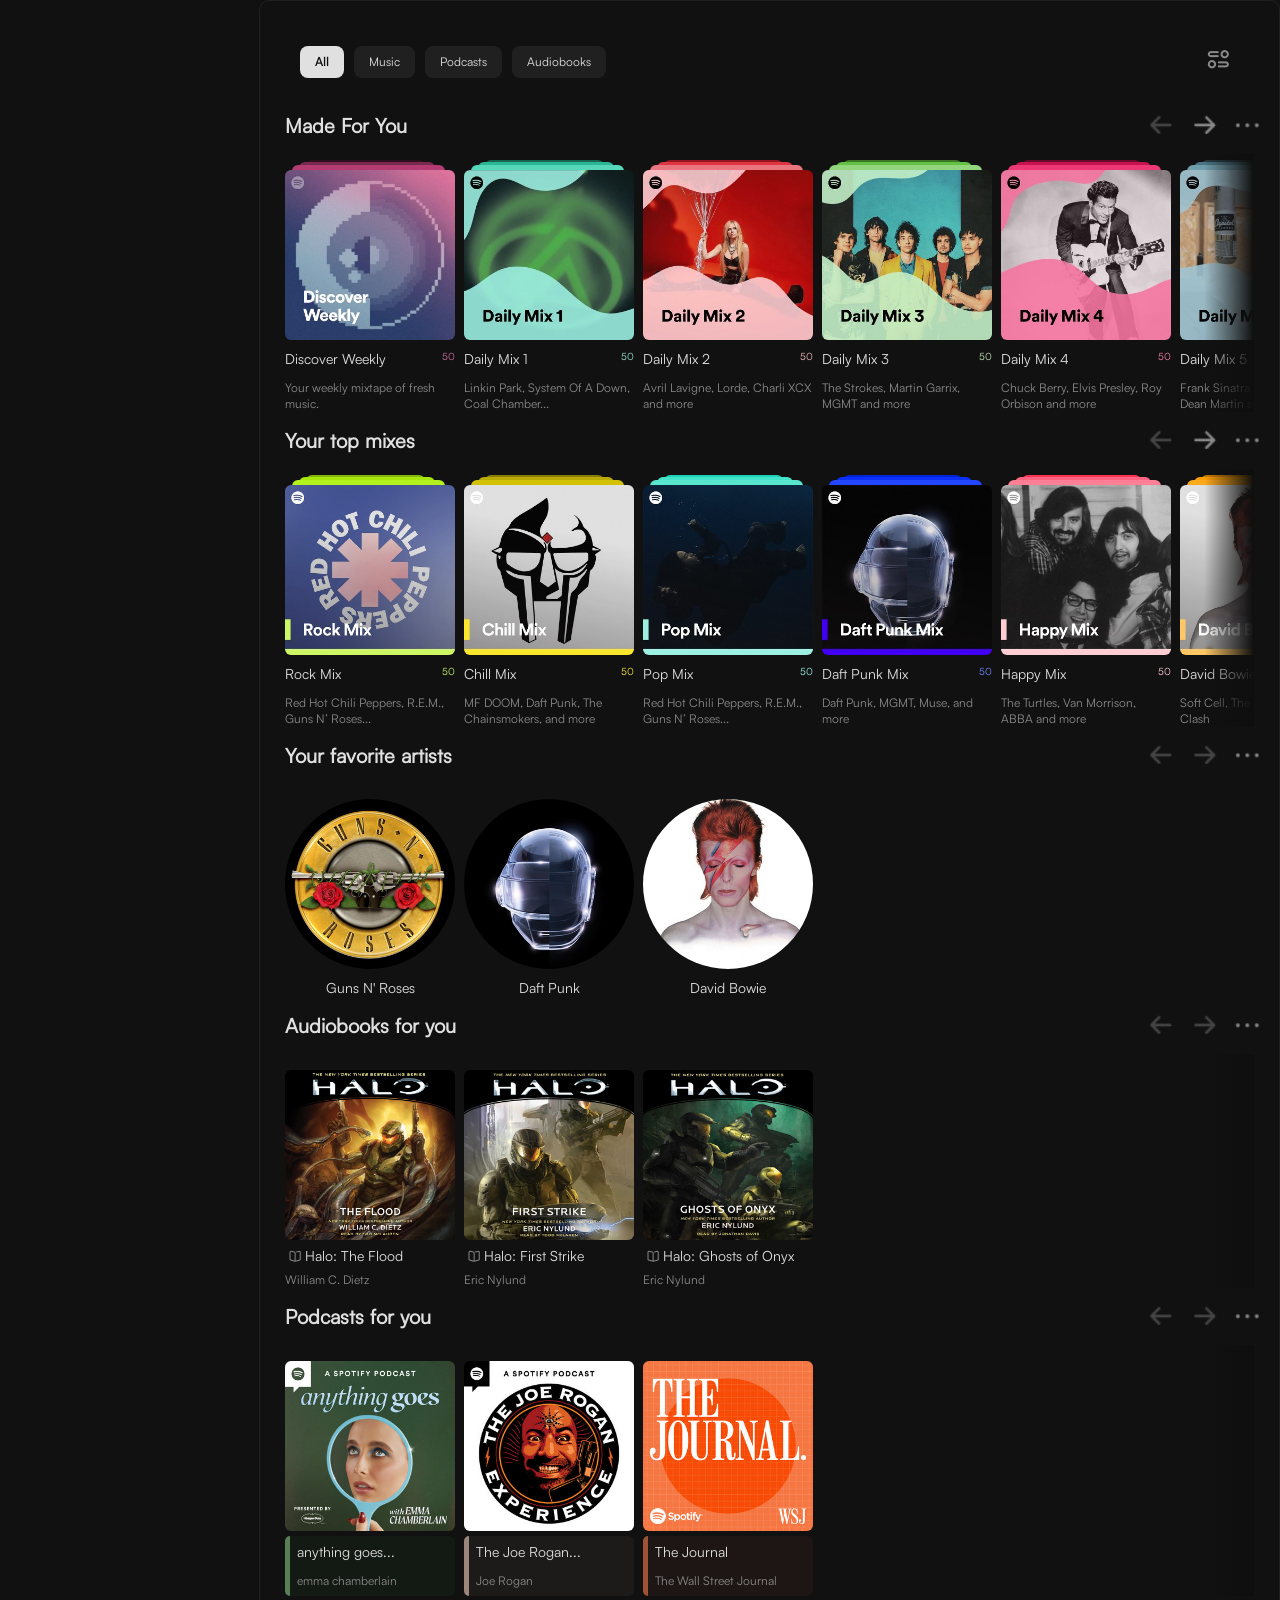
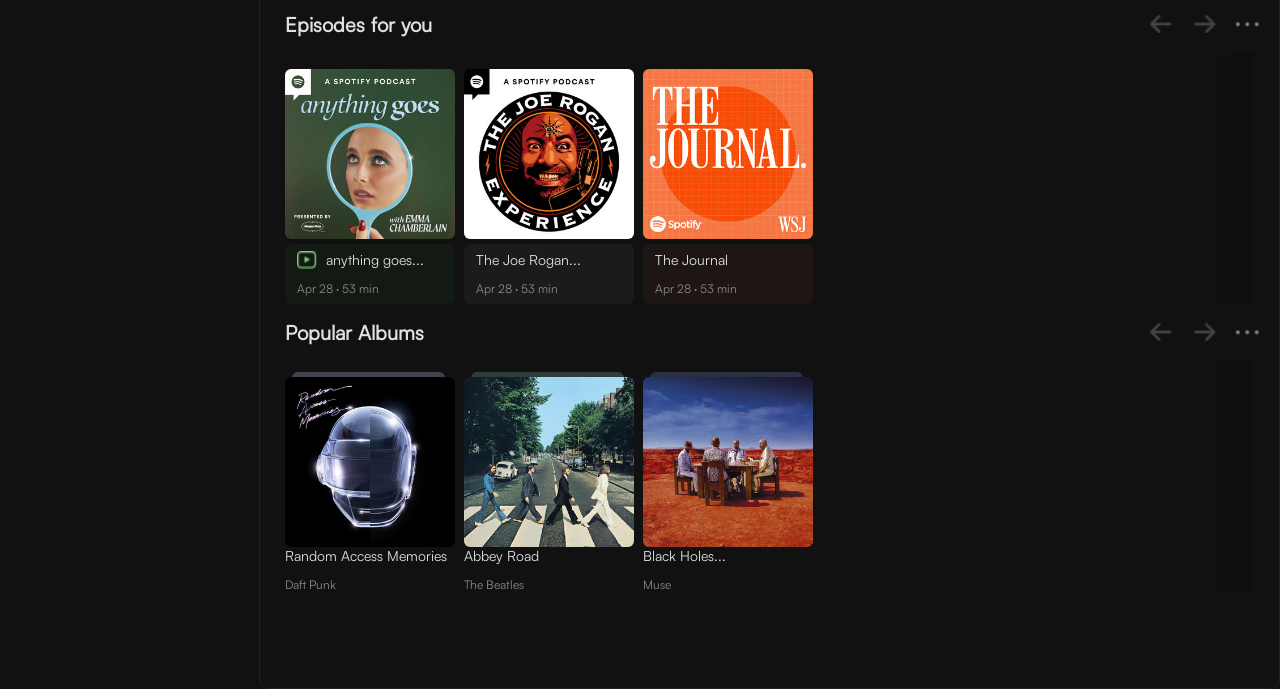
==== index.html @ e49a7703 "commiting changes before other merge" ====
<!DOCTYPE html>
<html lang="en">

<head>
    <meta charset="UTF-8">
    <meta name="viewport" content="width=device-width, initial-scale=1.0">
    <title>Spotifly</title>
    <link rel="stylesheet" href="./css/main.css">
</head>

<body>
    <!-- 

    ASIDE BAR
    
    Needs to be asigned~~~~~~~

    -->

    <aside class="sidebar">
        <ul class="sidebar-actions">
            <li class="sidebar-action"><a class="action-name"><img src="#" alt="library" class="action-icon">My
                    Library</a></li>
            <li class="sidebar-action"><a class="action-name"><img src="#" alt="pin" class="action-icon">Pins</a><span
                    class="dropdown-button">></span></li>
            <li class="sidebar-action"><a class="action-name"><img src="#" alt="pin" class="action-icon">Pins</a><span
                    class="dropdown-button">></span></li>
            <li class="sidebar-action"><a class="action-name"><img src="#" alt="pin" class="action-icon">Pins</a></li>
            <li class="sidebar-action"><a class="action-name"><img src="#" alt="pin" class="action-icon">Pins</a></li>
            <li class="sidebar-action"><a class="action-name"><img src="#" alt="pin" class="action-icon">Pins</a></li>
            <li class="sidebar-action"><a class="action-name"><img src="#" alt="pin" class="action-icon">Pins</a></li>
            <li class="sidebar-action"><a class="action-name"><img src="#" alt="pin" class="action-icon">Pins</a></li>
            <li class="sidebar-action"><a class="action-name"><img src="#" alt="pin" class="action-icon">Pins</a></li>
            <li class="sidebar-action"><a class="action-name"><img src="#" alt="pin" class="action-icon">Pins</a></li>
        </ul>
    </aside>

    <main>


        <!-- Needs to be asigned ~~~~~~~~~ -->



        <!-- 

        NAVIGATION

         Attention:
         To the person who works on this section!!

         I have not added some icons for the header navigation because they are not visible on phone design yet.
         whenever anyone will make the responsive design for desktop, don't forget to add missing icons to this section
         and position the navigation normally at the top of the page
        -->

        <!-- <nav class="header-nav">
            <section class="nav-phone">
                <div class="nav-item">
                    <img href="" alt="home" class="nav-icon">
                    <span class="nav-title"></span>
                </div>
                <div class="nav-item">
                    <img src="" alt="home" class="nav-icon">
                    <span class="nav-title"></span>
                </div>
                <div class="nav-item">
                    <img src="" alt="home" class="nav-icon">
                    <span class="nav-title"></span>
                </div>
                <div class="nav-item">
                    <img src="" alt="home" class="nav-icon">
                    <span class="nav-title"></span>
                </div>
                <div class="nav-item">
                    <img src="" alt="home" class="nav-icon">
                    <span class="nav-title"></span>
                </div>
            </section>
        </nav> -->


        <!-- Needs to be asigned ~~~~~~~~~ -->

        <!-- 

        MAIN SECTIOn

        Attention:
        To the person who works on this section!!

        on desktop mode there is a navigation with arrow buttons missing on the phone menu because of horizontal scroll.
        horizontal scroll has to be responsive and normal.
        I have not added the artists row to the main section so that has to be done as well.
        -->
        <section class="main-section" id="main-section">


            <!-- 
            
            SANDROS SECTION
            
            -->



            
            
            
            
            <!-- 
                
            My section from here
            
            -->
            
            
            
            <section class="main-cards">
                <section class="main-section-filters">
                    <div class="filter-buttons">
    
                        <section class="filter-left">
                            <button class="filter-button desktop">All</button>
                            <button class="filter-button">Music</button>
                            <button class="filter-button">Podcasts</button>
                            <button class="filter-button">Audiobooks</button>
                        </section>
    
                        <button class="filter-button other">
                            <img src="./assets/images/icons big.png" alt="other filters" class="other-filter">
                        </button>
                    </div>
    
                    <div class="recents-list">
    
                        <a href="#" class="recent-item">
                            <img src="./assets/images/Rectangle 6.png" alt="album cover" class="recent-item-img">
                            <div class="recent-item-desc">
                                <span class="recent-item-title">Get Lucky feat...</span>
                                <span class="recent-item-artist">Daft Punk</span>
                            </div>
                        </a>
    
                        <a href="#" class="recent-item">
                            <img src="./assets/images/image 8.png" alt="album cover" class="recent-item-img">
                            <div class="recent-item-desc">
                                <span class="recent-item-title">Daily Mix 2</span>
                            </div>
                        </a>
    
                        <a href="#" class="recent-item">
                            <img src="./assets/images/image 6.png" alt="album cover" class="recent-item-img">
                            <div class="recent-item-desc">
                                <span class="recent-item-title">Daily Mix 1</span>
                            </div>
                        </a>
    
                        <a href="#" class="recent-item">
                            <img src="./assets/images/Rectangle 6.png" alt="album cover" class="recent-item-img">
                            <div class="recent-item-desc">
                                <span class="recent-item-title">Instant Crush</span>
                                <span class="recent-item-artist">Daft Punk</span>
                            </div>
                        </a>
    
                        <a href="#" class="recent-item">
                            <img src="./assets/images/Rectangle 6.png" alt="album cover" class="recent-item-img">
                            <div class="recent-item-desc">
                                <span class="recent-item-title">Around the Wo...</span>
                                <span class="recent-item-artist">Daft Punk</span>
                            </div>
                        </a>
    
                        <a href="#" class="recent-item">
                            <img src="./assets/images/image 2.png" alt="album cover" class="recent-item-img">
                            <div class="recent-item-desc">
                                <span class="recent-item-title">Rock Mix</span>
                            </div>
                        </a>
    
                    </div>
    
                </section>
                <section class="main-cards-title">
                    <h3 class="card-title">Made For You</h3>
                    <section class="card-nav">
                        <img src="./assets/images/left arrow.png" alt="left arrow" class="card-nav-arrow-left">
                        <img src="./assets/images/right arrow.png" alt="right arrow" class="card-nav-arrow-right">
                        <img src="./assets/images/dots.png" alt="three dots" class="card-settings"> 
                    </section>
                </section>
                <section class="main-cards-row">
                    <section class="main-card">
                        <img src="./assets/images/discover.png" alt="discovery mix" class="main-card-img">
                        <div class="main-card-boxes-one pink"></div>
                        <div class="main-card-boxes-two pink"></div>
                        <div class="main-card-boxes-three pink"></div>
                        <div class="main-card-playbtn">
                            <img src="./assets/images/play.png" alt="playbtn" class="card-playbtn">
                        </div>
                        <section class="main-card-text">
                            <span class="collection-title">Discover Weekly</span>
                            <span class="collection-count pink">50</span>
                        </section>
                        <span class="collection-desc">Your weekly mixtape of fresh music.</span>
                    </section>
                    <section class="main-card">
                        <img src="./assets/images/mix1.png" alt="mix 1" class="main-card-img">
                        <div class="main-card-boxes-one cyan"></div>
                        <div class="main-card-boxes-two cyan"></div>
                        <div class="main-card-boxes-three cyan"></div>
                        <div class="main-card-playbtn">
                            <img src="./assets/images/play.png" alt="playbtn" class="card-playbtn">
                        </div>
                        <section class="main-card-text">
                            <span class="collection-title">Daily Mix 1</span>
                            <span class="collection-count cyan">50</span>
                        </section>
                        <span class="collection-desc">Linkin Park, System Of A Down, Coal Chamber...</span>
                    </section>
                    <section class="main-card">
                        <img src="./assets/images/mix2.png" alt="mix 2" class="main-card-img">
                        <div class="main-card-boxes-one lpink"></div>
                        <div class="main-card-boxes-two lpink"></div>
                        <div class="main-card-boxes-three lpink"></div>
                        <div class="main-card-playbtn">
                            <img src="./assets/images/play.png" alt="playbtn" class="card-playbtn">
                        </div>
                        <section class="main-card-text">
                            <span class="collection-title">Daily Mix 2</span>
                            <span class="collection-count lpink">50</span>
                        </section>
                        <span class="collection-desc">Avril Lavigne, Lorde, Charli XCX and more</span>
                    </section>
                    <section class="main-card">
                        <img src="./assets/images/mix3.png" alt="mix 3" class="main-card-img">
                        <div class="main-card-boxes-one lgreen"></div>
                        <div class="main-card-boxes-two lgreen"></div>
                        <div class="main-card-boxes-three lgreen"></div>
                        <div class="main-card-playbtn">
                            <img src="./assets/images/play.png" alt="playbtn" class="card-playbtn">
                        </div>
                        <section class="main-card-text">
                            <span class="collection-title">Daily Mix 3</span>
                            <span class="collection-count lgreen">50</span>
                        </section>
                        <span class="collection-desc">The Strokes, Martin Garrix, MGMT and more</span>
                    </section>
                    <section class="main-card">
                        <img src="./assets/images/mix4.png" alt="mix 4" class="main-card-img">
                        <div class="main-card-boxes-one lred"></div>
                        <div class="main-card-boxes-two lred"></div>
                        <div class="main-card-boxes-three lred"></div>
                        <div class="main-card-playbtn">
                            <img src="./assets/images/play.png" alt="playbtn" class="card-playbtn">
                        </div>
                        <section class="main-card-text">
                            <span class="collection-title">Daily Mix 4</span>
                            <span class="collection-count lred">50</span>
                        </section>
                        <span class="collection-desc">Chuck Berry, Elvis Presley, Roy Orbison and more</span>
                    </section>
                    <section class="main-card">
                        <img src="./assets/images/mix6.png" alt="mix 5" class="main-card-img">
                        <div class="main-card-boxes-one lblue"></div>
                        <div class="main-card-boxes-two lblue"></div>
                        <div class="main-card-boxes-three lblue"></div>
                        <div class="main-card-playbtn">
                            <img src="./assets/images/play.png" alt="playbtn" class="card-playbtn">
                        </div>
                        <section class="main-card-text">
                            <span class="collection-title">Daily Mix 5</span>
                            <span class="collection-count lblue">50</span>
                        </section>
                        <span class="collection-desc">Frank Sinatra, Gerhard Trede, Dean Martin and more</span>
                    </section>
                    <section class="main-card">
                        <img src="./assets/images/nirvana.png" alt="nirvana mix" class="main-card-img">
                        <div class="main-card-boxes-one yellow"></div>
                        <div class="main-card-boxes-two yellow"></div>
                        <div class="main-card-boxes-three yellow"></div>
                        <div class="main-card-playbtn">
                            <img src="./assets/images/play.png" alt="playbtn" class="card-playbtn">
                        </div>
                        <section class="main-card-text">
                            <span class="collection-title">Nirvana Radio</span>
                            <span class="collection-count yellow">50</span>
                        </section>
                        <span class="collection-desc">The Strokes, Martin Garrix, MGMT and more</span>
                    </section>
                    <section class="main-card">
                        <img src="./assets/images/fob.png" alt="fallout boy radio" class="main-card-img">
                        <div class="main-card-boxes-one lbrown"></div>
                        <div class="main-card-boxes-two lbrown"></div>
                        <div class="main-card-boxes-three lbrown"></div>
                        <div class="main-card-playbtn">
                            <img src="./assets/images/play.png" alt="playbtn" class="card-playbtn">
                        </div>
                        <section class="main-card-text">
                            <span class="collection-title">Fall Out Boy Radio</span>
                            <span class="collection-count lbrown">50</span>
                        </section>
                        <span class="collection-desc">With Panic! At The Disco, The All-American Rejects,...</span>
                    </section>
                    <section class="main-card">
                        <img src="./assets/images/adele.png" alt="adele radio" class="main-card-img">
                        <div class="main-card-boxes-one lorange"></div>
                        <div class="main-card-boxes-two lorange"></div>
                        <div class="main-card-boxes-three lorange"></div>
                        <div class="main-card-playbtn">
                            <img src="./assets/images/play.png" alt="playbtn" class="card-playbtn">
                        </div>
                        <section class="main-card-text">
                            <span class="collection-title">Adele Radio</span>
                            <span class="collection-count lorange">50</span>
                        </section>
                        <span class="collection-desc">With Sia, Sam Smith, P!nk and more</span>
                    </section>
                    <section class="main-card">
                        <img src="./assets/images/daft punk.png" alt="dp (daft punk)" class="main-card-img">
                        <div class="main-card-boxes-one green"></div>
                        <div class="main-card-boxes-two green"></div>
                        <div class="main-card-boxes-three green"></div>
                        <div class="main-card-playbtn">
                            <img src="./assets/images/play.png" alt="playbtn" class="card-playbtn">
                        </div>
                        <section class="main-card-text">
                            <span class="collection-title">Daft Punk Radio</span>
                            <span class="collection-count green">50</span>
                        </section>
                        <span class="collection-desc">With Justice, The Chemical Brothers, ...</span>
                    </section>
                    <section class="main-card">
                        <img src="./assets/images/abba.png" alt="abba radio" class="main-card-img">
                        <div class="main-card-boxes-one lpurple"></div>
                        <div class="main-card-boxes-two lpurple"></div>
                        <div class="main-card-boxes-three lpurple"></div>
                        <div class="main-card-playbtn">
                            <img src="./assets/images/play.png" alt="playbtn" class="card-playbtn">
                        </div>
                        <section class="main-card-text">
                            <span class="collection-title">ABBA Radio</span>
                            <span class="collection-count lpurple">50</span>
                        </section>
                        <span class="collection-desc">With Honey M., Bee Gees, Bonnie Tyler, and more</span>
                    </section>
                    <section class="main-card">
                        <img src="./assets/images/mix3 repeat.png" alt="old mix 3" class="main-card-img">
                        <div class="main-card-boxes-one fgreen"></div>
                        <div class="main-card-boxes-two fgreen"></div>
                        <div class="main-card-boxes-three fgreen"></div>
                        <div class="main-card-playbtn">
                            <img src="./assets/images/play.png" alt="playbtn" class="card-playbtn">
                        </div>
                        <section class="main-card-text">
                            <span class="collection-title">Daily Mix 3</span>
                            <span class="collection-count fgreen">50</span>
                        </section>
                        <span class="collection-desc">One Direction, Avril Lavigne, Lorde, and more</span>
                    </section>
                </section>
                <section class="main-cards-title">
                    <h3 class="card-title">Your top mixes</h3>
                    <section class="card-nav">
                        <img src="./assets/images/left arrow.png" alt="left arrow" class="card-nav-arrow-left">
                        <img src="./assets/images/right arrow.png" alt="right arrow" class="card-nav-arrow-right">
                        <img src="./assets/images/dots.png" alt="three dots" class="card-settings"> 
                    </section>
                </section>
                <section class="main-cards-row">
                    <section class="main-card green">
                        <img src="./assets/images/rock.png" alt="rock mix" class="main-card-img">
                        <div class="main-card-boxes-one"></div>
                        <div class="main-card-boxes-two"></div>
                        <div class="main-card-boxes-three"></div>
                        <div class="main-card-playbtn">
                            <img src="./assets/images/play.png" alt="playbtn" class="card-playbtn">
                        </div>
                        <section class="main-card-text">
                            <span class="collection-title">Rock Mix</span>
                            <span class="collection-count">50</span>
                        </section>
                        <span class="collection-desc">Red Hot Chili Peppers, R.E.M., Guns N’ Roses...</span>
                    </section>
                    <section class="main-card yellow">
                        <img src="./assets/images/chill.png" alt="chill mix" class="main-card-img">
                        <div class="main-card-boxes-one"></div>
                        <div class="main-card-boxes-two"></div>
                        <div class="main-card-boxes-three"></div>
                        <div class="main-card-playbtn">
                            <img src="./assets/images/play.png" alt="playbtn" class="card-playbtn">
                        </div>
                        <section class="main-card-text">
                            <span class="collection-title">Chill Mix</span>
                            <span class="collection-count">50</span>
                        </section>
                        <span class="collection-desc">MF DOOM, Daft Punk, The Chainsmokers, and more</span>
                    </section>
                    <section class="main-card blue">
                        <img src="./assets/images/pop.png" alt="pop mix" class="main-card-img">
                        <div class="main-card-boxes-one"></div>
                        <div class="main-card-boxes-two"></div>
                        <div class="main-card-boxes-three"></div>
                        <div class="main-card-playbtn">
                            <img src="./assets/images/play.png" alt="playbtn" class="card-playbtn">
                        </div>
                        <section class="main-card-text">
                            <span class="collection-title">Pop Mix</span>
                            <span class="collection-count">50</span>
                        </section>
                        <span class="collection-desc">Red Hot Chili Peppers, R.E.M., Guns N’ Roses...</span>
                    </section>
                    <section class="main-card dblue">
                        <img src="./assets/images/daft mix.png" alt="daft punk mix" class="main-card-img">
                        <div class="main-card-boxes-one"></div>
                        <div class="main-card-boxes-two"></div>
                        <div class="main-card-boxes-three"></div>
                        <div class="main-card-playbtn">
                            <img src="./assets/images/play.png" alt="playbtn" class="card-playbtn">
                        </div>
                        <section class="main-card-text">
                            <span class="collection-title">Daft Punk Mix</span>
                            <span class="collection-count">50</span>
                        </section>
                        <span class="collection-desc">Daft Punk, MGMT, Muse, and more</span>
                    </section>
                    <section class="main-card pink">
                        <img src="./assets/images/happy.png" alt="happy mix" class="main-card-img">
                        <div class="main-card-boxes-one"></div>
                        <div class="main-card-boxes-two"></div>
                        <div class="main-card-boxes-three"></div>
                        <div class="main-card-playbtn">
                            <img src="./assets/images/play.png" alt="playbtn" class="card-playbtn">
                        </div>
                        <section class="main-card-text">
                            <span class="collection-title">Happy Mix</span>
                            <span class="collection-count">50</span>
                        </section>
                        <span class="collection-desc">The Turtles, Van Morrison, ABBA and more</span>
                    </section>
                    <section class="main-card orange">
                        <img src="./assets/images/bowie.png" alt="bowie mix" class="main-card-img">
                        <div class="main-card-boxes-one"></div>
                        <div class="main-card-boxes-two"></div>
                        <div class="main-card-boxes-three"></div>
                        <div class="main-card-playbtn">
                            <img src="./assets/images/play.png" alt="playbtn" class="card-playbtn">
                        </div>
                        <section class="main-card-text">
                            <span class="collection-title">David Bowie Mix</span>
                            <span class="collection-count">50</span>
                        </section>
                        <span class="collection-desc">Soft Cell, The Who and The Clash</span>
                    </section>
                    <section class="main-card dgreen">
                        <img src="./assets/images/upbeat.png" alt="upbeat mix" class="main-card-img">
                        <div class="main-card-boxes-one"></div>
                        <div class="main-card-boxes-two"></div>
                        <div class="main-card-boxes-three"></div>
                        <div class="main-card-playbtn">
                            <img src="./assets/images/play.png" alt="playbtn" class="card-playbtn">
                        </div>
                        <section class="main-card-text">
                            <span class="collection-title">Upbeat Mix</span>
                            <span class="collection-count">50</span>
                        </section>
                        <span class="collection-desc">Kylie Minogue, Charli XCX, Cage The Elephant and...</span>
                    </section>
                    <section class="main-card purple">
                        <img src="./assets/images/60s.png" alt="60s mix" class="main-card-img">
                        <div class="main-card-boxes-one"></div>
                        <div class="main-card-boxes-two"></div>
                        <div class="main-card-boxes-three"></div>
                        <div class="main-card-playbtn">
                            <img src="./assets/images/play.png" alt="playbtn" class="card-playbtn">
                        </div>
                        <section class="main-card-text">
                            <span class="collection-title">60s Mix</span>
                            <span class="collection-count">50</span>
                        </section>
                        <span class="collection-desc">Chuck Berry, Skeeter David, Van Morrison and...</span>
                    </section>
                </section>
                <section class="main-cards-title">
                    <h3 class="card-title">Your favorite artists</h3>
                    <section class="card-nav">
                        <img src="./assets/images/left arrow.png" alt="left arrow" class="card-nav-arrow-left">
                        <img src="./assets/images/right arrow.png" alt="right arrow" class="card-nav-arrow-right impossible">
                        <img src="./assets/images/dots.png" alt="three dots" class="card-settings"> 
                    </section>
                </section>
                <section class="main-cards-artists">
                    <section class="artists-card">
                        <img src="./assets/images/gnr.png" alt="guns and roses" class="artist-image">
                        <span class="card-artist-name">Guns N' Roses</span>
                    </section>
                    <section class="artists-card">
                        <img src="./assets/images/dp.png" alt="daft punk" class="artist-image">
                        <span class="card-artist-name">Daft Punk</span>
                    </section>
                    <section class="artists-card">
                        <img src="./assets/images/db.png" alt="david bowie" class="artist-image">
                        <span class="card-artist-name">David Bowie</span>
                    </section>
                </section>
                <section class="main-cards-title">
                    <h3 class="card-title">Audiobooks for you</h3>
                    <section class="card-nav">
                        <img src="./assets/images/left arrow.png" alt="left arrow" class="card-nav-arrow-left">
                        <img src="./assets/images/right arrow.png" alt="right arrow" class="card-nav-arrow-right impossible">
                        <img src="./assets/images/dots.png" alt="three dots" class="card-settings"> 
                    </section>
                </section>
                <section class="main-cards-row">
                    <section class="main-card">
                        <img src="./assets/images/halo flood.png" alt="halo flood" class="main-card-img books">
                        <section class="main-card-books">
                            <img src="./assets/images/book.png" alt="audio book" class="book-img">
                            <span class="collection-title">Halo: The Flood</span>
                        </section>
                        <span class="collection-desc">William C. Dietz</span>
                    </section>
                    <section class="main-card">
                        <img src="./assets/images/halo fs.png" alt="halo first strike" class="main-card-img books">
                        <section class="main-card-books">
                            <img src="./assets/images/book.png" alt="audio book" class="book-img">
                            <span class="collection-title">Halo: First Strike</span>
                        </section>
                        <span class="collection-desc">Eric Nylund</span>
                    </section>
                    <section class="main-card">
                        <img src="./assets/images/halo goo.png" alt="halo ghosts" class="main-card-img books">
                        <section class="main-card-books">
                            <img src="./assets/images/book.png" alt="audio book" class="book-img">
                            <span class="collection-title">Halo: Ghosts of Onyx</span>
                        </section>
                        <span class="collection-desc">Eric Nylund</span>
                    </section>
                </section>
                <section class="main-cards-title">
                    <h3 class="card-title">Podcasts for you</h3>
                    <section class="card-nav">
                        <img src="./assets/images/left arrow.png" alt="left arrow" class="card-nav-arrow-left">
                        <img src="./assets/images/right arrow.png" alt="right arrow" class="card-nav-arrow-right impossible">
                        <img src="./assets/images/dots.png" alt="three dots" class="card-settings"> 
                    </section> 
                </section>
                <section class="main-cards-row">
                    <section class="main-card egreen">
                        <img src="./assets/images/emma.png" alt="emmas podcast" class="main-card-img">
                        <section class="podcast-box">
                            <div class="podcast-color"></div>
                            <section class="podcast-text">
                                <span class="collection-title">anything goes...</span>
                                <span class="collection-desc">emma chamberlain</span>
                            </section>
                        </section>
                    </section>
                    <section class="main-card jskin">
                        <img src="./assets/images/jre.png" alt="joes podcast" class="main-card-img">
                        <section class="podcast-box">
                            <div class="podcast-color"></div>
                            <section class="podcast-text">
                                <span class="collection-title">The Joe Rogan...</span>
                                <span class="collection-desc">Joe Rogan</span>
                            </section>
                        </section>
                    </section>
                    <section class="main-card worange">
                        <img src="./assets/images/wsj.png" alt="wsj podcast" class="main-card-img">
                        <section class="podcast-box">
                            <div class="podcast-color"></div>
                            <section class="podcast-text">
                                <span class="collection-title">The Journal</span>
                                <span class="collection-desc">The Wall Street Journal</span>
                            </section>
                        </section>
                    </section>
                </section>
                <section class="main-cards-title">
                    <h3 class="card-title">Episodes for you</h3>
                    <section class="card-nav">
                        <img src="./assets/images/left arrow.png" alt="left arrow" class="card-nav-arrow-left">
                        <img src="./assets/images/right arrow.png" alt="right arrow" class="card-nav-arrow-right impossible">
                        <img src="./assets/images/dots.png" alt="three dots" class="card-settings"> 
                    </section>
                </section>
                <section class="main-cards-row">
                    <section class="main-card egreen">
                        <img src="./assets/images/emma.png" alt="emmas podcast" class="main-card-img">
                        <section class="podcast-box">
                            <section class="podcast-text">
                                <div class="podcast-title">
                                    <img src="./assets/images/resume_podcast.png" alt="resume" class="main-podcast-img">
                                    <span class="collection-title">anything goes...</span>
                                </div>
                                <span class="collection-desc">Apr 28 · 53 min</span>
                            </section>
                        </section>
                    </section>
                    <section class="main-card jskin">
                        <img src="./assets/images/jre.png" alt="joes podcast" class="main-card-img">
                        <section class="podcast-box">
                            <section class="podcast-text">
                                <span class="collection-title">The Joe Rogan...</span>
                                <span class="collection-desc">Apr 28 · 53 min</span>
                            </section>
                        </section>
                    </section>
                    <section class="main-card worange">
                        <img src="./assets/images/wsj.png" alt="wsj podcast" class="main-card-img">
                        <section class="podcast-box">
                            <section class="podcast-text">
                                <span class="collection-title">The Journal</span>
                                <span class="collection-desc">Apr 28 · 53 min</span>
                            </section>
                        </section>
                    </section>
                </section>
                <section class="main-cards-title">
                    <h3 class="card-title">Popular Albums</h3>
                    <section class="card-nav">
                        <img src="./assets/images/left arrow.png" alt="left arrow" class="card-nav-arrow-left">
                        <img src="./assets/images/right arrow.png" alt="right arrow" class="card-nav-arrow-right impossible">
                        <img src="./assets/images/dots.png" alt="three dots" class="card-settings"> 
                    </section>
                </section>
                <section class="main-cards-row bottom">
                    <section class="main-card ablue">
                        <img src="./assets/images/dpalbum.png" alt="daft punk album" class="main-card-img">
                        <div class="main-card-boxes-one"></div>
                        <section class="main-card-albums">  
                            <span class="collection-title">Random Access Memories</span>
                            <span class="collection-desc">Daft Punk</span>
                        </section>
                    </section>
                    <section class="main-card agreen">
                        <img src="./assets/images/balbum.png" alt="beatles album" class="main-card-img">
                        <div class="main-card-boxes-one"></div>
                        <section class="main-card-albums">
                            <span class="collection-title">Abbey Road</span>
                            <span class="collection-desc">The Beatles</span>
                        </section>
                        </section>
                    <section class="main-card apurple">
                        <img src="./assets/images/malbum.png" alt="muse album" class="main-card-img">
                        <div class="main-card-boxes-one"></div>
                        <section class="main-card-albums">
                            <span class="collection-title">Black Holes...</span>
                            <span class="collection-desc">Muse</span>
                        </section>
                    </section>
                </section>
        </section>

        <section class="friends-section" id="friends-section">
            <section class="friends-header">
                <h2 class="friends-title">Friends Activity</h2>
                <section class="friends-actions">
                    <img src="./assets/images/addfriend.png" alt="find friends" class="friends-actions-btn">
                    <button class="close-btn" id="close-button">
                        <img src="./assets/images/closesection.png" alt="close" class="friends-actions-btn">
                    </button>
                </section>
            </section>
            <section class="friends-box">
                <div class="friend">
                    <img src="./assets/images/friend4.png" alt="friend picture" class="friend-img">
                    <div class="friend-text">
                        <span class="friend-name">FriendlyMusicListener</span>
                        <div class="friend-activity">
                            <img src="./assets/images/online now.png" alt="active friend">
                            <span class="friend-activity-song">Goosebumps <span class="friend-activity-artist">· Travis Scott</span></span>
                        </div>
                    </div>
                </div>
                <div class="friend">
                    <img src="./assets/images/friend1.png" alt="friend picture" class="friend-img">
                    <div class="friend-text">
                        <span class="friend-name">AverageMusicEnjoyer</span>
                        <div class="friend-activity">
                            <img src="./assets/images/online now.png" alt="active friend">
                            <span class="friend-activity-song">Get Lucky <span class="friend-activity-artist">· Daft Punk</span></span>
                        </div>
                    </div>
                </div>
                <div class="friend">
                    <img src="./assets/images/friend2.png" alt="friend picture" class="friend-img">
                    <div class="friend-text">
                        <span class="friend-name">MusicEnthusiast</span>
                        <div class="friend-activity">
                            <span class="friend-activity-song offline"><span class="friend-activity-artist">1h</span> would he <span class="friend-activity-artist">· joji</span></span>
                        </div>
                    </div>
                </div>
                <div class="friend">
                    <img src="./assets/images/friend3.png" alt="friend picture" class="friend-img">
                    <div class="friend-text">
                        <span class="friend-name">IListenToMusic56</span>
                        <div class="friend-activity">
                            <span class="friend-activity-song offline"><span class="friend-activity-artist">1h</span> Rockstar <span class="friend-activity-artist">· Post Malone</span></span>
                        </div>
                    </div>
                </div>
            </section>
        </section>


        <!-- Needs to be asigned ~~~~~~~~~ -->

        <!-- 
        Attention:
        To the person who works on this section!!
        
        Player section is also missing some buttons due to them not being displayed on mobile version 
        and being displayed on desktop version. don't forget to add those buttons.
        as I noticed the desktop version has a different layout of this section. 
        whoever works on this part might have to rearrange the buttons entirely 
        -->

        <!-- <section class="player-section">
            <section class="player-card">
                <img src="" alt="album cover" class="player-img">
                <section class="player-text">
                    <span class="player-title">Get Lucky (feat. Pharrell Williams and Nile Rodgers)</span>
                    <span class="player-artist">Daft Punk</span>
                </section>
                <img src="" alt="add to likes" class="like-btn">
                <img src="" alt="resume playing" class="resume-btn">
            </section>
            <div class="player-line"></div>
        </section> -->


    </main>
</body>

</html>
---- css/main.css ----
* {
  margin: 0;
  padding: 0;
  box-sizing: border-box;
}

button {
  cursor: pointer;
}

a {
  text-decoration: none;
  color: inherit;
}

html {
  font-size: 62.5%;
}

footer, header, nav, section, main {
  display: block;
}

ol, ul {
  list-style: none;
}

@font-face {
  font-family: "Satoshi-Regular";
  src: url("/scss/base/fonts/Satoshi-Regular.woff2") format("woff2"), url("/scss/base/fonts/Satoshi-Regular.woff") format("woff"), url("/scss/base/fonts/Satoshi-Regular.ttf") format("truetype");
  font-weight: 400;
  font-display: swap;
  font-style: normal;
}
* {
  font-family: "Satoshi-Regular";
}

.main-section-filters {
  padding: 1.3rem 1.5rem;
}
.main-section-filters .filter-buttons {
  display: flex;
  justify-content: space-between;
  align-items: center;
  margin-bottom: 2.2rem;
  overflow-x: auto;
}
.main-section-filters .filter-buttons::-webkit-scrollbar {
  display: none;
}
.main-section-filters .filter-buttons .filter-left {
  display: flex;
  gap: 1rem;
}
.main-section-filters .filter-buttons .filter-button {
  background-color: #202020;
  color: #E0E0E0;
  border: none;
  padding: 0.8rem 1.5rem;
  border-radius: 0.8rem;
  font-size: 1.2rem;
  white-space: nowrap;
  cursor: pointer;
  transition: background-color 0.2s ease;
}
.main-section-filters .filter-buttons .filter-button.desktop {
  display: none;
}
.main-section-filters .filter-buttons .filter-button.desktop:hover {
  background-color: rgb(198.5, 198.5, 198.5);
}
.main-section-filters .filter-buttons .filter-button:hover {
  background-color: #333842;
}
.main-section-filters .filter-buttons .filter-button.other {
  border: none;
  background-color: transparent;
  padding: 0;
}
.main-section-filters .filter-buttons .other-filter {
  margin-left: auto;
  cursor: pointer;
}
.main-section-filters .recents-list {
  display: grid;
  gap: 0.8rem;
  grid-template-columns: repeat(auto-fit, minmax(17rem, 1fr));
}
.main-section-filters .recents-list .recent-item {
  display: flex;
  align-items: center;
  padding: 1rem 1.4rem;
  background-color: #202020;
  border-radius: 1rem;
  overflow: hidden;
  text-decoration: none;
  transition: background-color 0.3s;
}
.main-section-filters .recents-list .recent-item:hover {
  background-color: #333842;
}
.main-section-filters .recents-list .recent-item .recent-item-img {
  width: 5.6rem;
  height: 5.6rem;
  border-radius: 0.8rem;
  object-fit: cover;
}
.main-section-filters .recents-list .recent-item-desc {
  padding: 0 0.8rem;
  overflow: hidden;
}
.main-section-filters .recents-list .recent-item .recent-item-title {
  display: block;
  color: #E0E0E0;
  font-size: clamp(1.2rem, 1.1518518519rem + 0.1234567901vw, 1.3rem);
  margin-bottom: 0.4rem;
  white-space: nowrap;
  overflow: hidden;
  text-overflow: ellipsis;
}
.main-section-filters .recents-list .recent-item .recent-item-artist {
  display: block;
  color: #898989;
  font-size: 1.2rem;
}

.main-card-boxes-one.pink {
  background-color: rgb(179.0077319588, 60.4922680412, 114.8118556701);
}

.main-card-boxes-two.pink {
  background-color: rgb(121.8298969072, 41.1701030928, 78.1391752577);
}

.main-card-boxes-three.pink {
  background-color: rgb(45.5927835052, 15.4072164948, 29.2422680412);
}

.collection-count.pink {
  color: #CE6E9A;
}

.main-card-boxes-one.cyan {
  background-color: rgb(87.0992366412, 215.4007633588, 185.3053435115);
}

.main-card-boxes-two.cyan {
  background-color: rgb(43.1297709924, 182.8702290076, 150.0916030534);
}

.main-card-boxes-three.cyan {
  background-color: rgb(23.6641221374, 100.3358778626, 82.3511450382);
}

.collection-count.cyan {
  color: #95E6D3;
}

.main-card-boxes-one.lpink {
  background-color: rgb(233.737804878, 117.762195122, 127.4268292683);
}

.main-card-boxes-two.lpink {
  background-color: rgb(223.4756097561, 51.5243902439, 65.8536585366);
}

.main-card-boxes-three.lpink {
  background-color: rgb(149.7926829268, 23.2073170732, 33.756097561);
}

.collection-count.lpink {
  color: #F4B8BD;
}

.main-card-boxes-one.lgreen {
  background-color: rgb(147.1875, 211.875, 125.625);
}

.main-card-boxes-two.lgreen {
  background-color: rgb(99.375, 192.75, 68.25);
}

.main-card-boxes-three.lgreen {
  background-color: rgb(59.625, 119.25, 39.75);
}

.collection-count.lgreen {
  color: #C3E7B7;
}

.main-card-boxes-one.lred {
  background-color: rgb(236.4428571429, 57.0571428571, 117.3678571429);
}

.main-card-boxes-two.lred {
  background-color: rgb(198.4, 18.6, 79.05);
}

.main-card-boxes-three.lred {
  background-color: rgb(105.1428571429, 9.8571428571, 41.8928571429);
}

.collection-count.lred {
  color: #F37FA6;
}

.main-card-boxes-one.lblue {
  background-color: rgb(111.55, 156.85, 171.95);
}

.main-card-boxes-two.lblue {
  background-color: rgb(75.9, 117.3, 131.1);
}

.main-card-boxes-three.lblue {
  background-color: rgb(38.5, 59.5, 66.5);
}

.collection-count.lblue {
  color: #A0BEC8;
}

.main-card-boxes-one.yellow {
  background-color: rgb(251.8409090909, 193.3977272727, 49.6590909091);
}

.main-card-boxes-two.yellow {
  background-color: rgb(221.5909090909, 158.5227272727, 3.4090909091);
}

.main-card-boxes-three.yellow {
  background-color: rgb(121.1363636364, 86.6590909091, 1.8636363636);
}

.collection-count.yellow {
  color: #FDD87D;
}

.main-card-boxes-one.lbrown {
  background-color: rgb(186.5, 132.3372093023, 118);
}

.main-card-boxes-two.lbrown {
  background-color: rgb(152, 91.9069767442, 76);
}

.main-card-boxes-three.lbrown {
  background-color: rgb(84, 50.7906976744, 42);
}

.collection-count.lbrown {
  color: #D4B2A9;
}

.main-card-boxes-one.lorange {
  background-color: rgb(207.2368421053, 140.6578947368, 55.2631578947);
}

.main-card-boxes-two.lorange {
  background-color: rgb(150.1052631579, 100.0701754386, 35.8947368421);
}

.main-card-boxes-three.lorange {
  background-color: rgb(67.7894736842, 45.1929824561, 16.2105263158);
}

.collection-count.lorange {
  color: #DEB075;
}

.main-card-boxes-one.green {
  background-color: rgb(90.8793103448, 168.6206896552, 148.4655172414);
}

.main-card-boxes-two.green {
  background-color: rgb(63.1034482759, 119.8965517241, 105.1724137931);
}

.main-card-boxes-three.green {
  background-color: rgb(27.9310344828, 53.0689655172, 46.5517241379);
}

.collection-count.green {
  color: #8DC3B5;
}

.main-card-boxes-one.lpurple {
  background-color: rgb(114.8082706767, 146.3120300752, 185.6917293233);
}

.main-card-boxes-two.lpurple {
  background-color: rgb(74.1052631579, 107.7894736842, 149.8947368421);
}

.main-card-boxes-three.lpurple {
  background-color: rgb(40.3609022556, 58.7067669173, 81.6390977444);
}

.collection-count.lpurple {
  color: #A6BAD3;
}

.main-card-boxes-one.fgreen {
  background-color: rgb(147.1875, 211.875, 125.625);
}

.main-card-boxes-two.fgreen {
  background-color: rgb(99.375, 192.75, 68.25);
}

.main-card-boxes-three.fgreen {
  background-color: rgb(59.625, 119.25, 39.75);
}

.collection-count.fgreen {
  color: #C3E7B7;
}

.main-card.green .main-card-boxes-one {
  background-color: rgb(180.0644171779, 241.7760736196, 28.7239263804);
}
.main-card.green .main-card-boxes-two {
  background-color: rgb(168.3435582822, 231.472392638, 13.527607362);
}
.main-card.green .main-card-boxes-three {
  background-color: rgb(133.3006134969, 183.2883435583, 10.7116564417);
}
.main-card.green .collection-count {
  color: #CCF665;
}

.main-card.yellow .main-card-boxes-one {
  background-color: rgb(210.5138248848, 192.5552995392, 5.9861751152);
}
.main-card.yellow .main-card-boxes-two {
  background-color: rgb(185.7188940092, 169.8755760369, 5.2811059908);
}
.main-card.yellow .main-card-boxes-three {
  background-color: rgb(136.1290322581, 124.5161290323, 3.8709677419);
}
.main-card.yellow .collection-count {
  color: #F9E72C;
}

.main-card.blue .main-card-boxes-one {
  background-color: rgb(88.4782608696, 230.0217391304, 206.7086956522);
}
.main-card.blue .main-card-boxes-two {
  background-color: rgb(66.3043478261, 226.6956521739, 200.2782608696);
}
.main-card.blue .main-card-boxes-three {
  background-color: rgb(31.5652173913, 210.4347826087, 180.9739130435);
}
.main-card.blue .collection-count {
  color: #9BF0E2;
}

.main-card.dblue .main-card-boxes-one {
  background-color: rgb(34.5, 69.71875, 255);
}
.main-card.dblue .main-card-boxes-two {
  background-color: rgb(9, 48.2916666667, 255);
}
.main-card.dblue .main-card-boxes-three {
  background-color: rgb(0, 34.0208333333, 213);
}
.main-card.dblue .collection-count {
  color: #6F86FF;
}

.main-card.pink .main-card-boxes-one {
  background-color: rgb(255, 126.5, 148.7403846154);
}
.main-card.pink .main-card-boxes-two {
  background-color: rgb(255, 101, 127.6538461538);
}
.main-card.pink .main-card-boxes-three {
  background-color: rgb(255, 50, 85.4807692308);
}
.main-card.pink .collection-count {
  color: #FFCBD4;
}

.main-card.orange .main-card-boxes-one {
  background-color: rgb(255, 169.1225165563, 27.5);
}
.main-card.orange .main-card-boxes-two {
  background-color: rgb(255, 159.4966887417, 2);
}
.main-card.orange .main-card-boxes-three {
  background-color: rgb(206, 128.238410596, 0);
}
.main-card.orange .collection-count {
  color: #FFC668;
}

.main-card.dgreen .main-card-boxes-one {
  background-color: rgb(21.6540697674, 73.8459302326, 59.4098837209);
}
.main-card.dgreen .main-card-boxes-two {
  background-color: rgb(15.8720930233, 54.1279069767, 43.5465116279);
}
.main-card.dgreen .main-card-boxes-three {
  background-color: rgb(4.3081395349, 14.6918604651, 11.8197674419);
}
.main-card.dgreen .collection-count {
  color: #27856B;
}

.main-card.purple .main-card-boxes-one {
  background-color: rgb(150.55625, 12.94375, 94.69375);
}
.main-card.purple .main-card-boxes-two {
  background-color: rgb(127.075, 10.925, 79.925);
}
.main-card.purple .main-card-boxes-three {
  background-color: rgb(80.1125, 6.8875, 50.3875);
}
.main-card.purple .collection-count {
  color: #DD138B;
}

.main-cards {
  margin-top: 3rem;
  display: flex;
  flex-direction: column;
  gap: 1.5rem;
  padding-left: 1.5rem;
}
.main-cards-title {
  display: flex;
  justify-content: space-between;
  padding-right: 1rem;
}
.main-cards-title .card-nav {
  display: flex;
  gap: 1.342rem;
  cursor: pointer;
}
.main-cards-title .card-nav-arrow-left, .main-cards-title .card-nav-arrow-right {
  display: none;
}
.main-cards-title .card-title {
  color: #E0E0E0;
  font-size: 2rem;
}
.main-cards-row {
  position: relative;
  display: flex;
  gap: 0.9rem;
  padding-top: 1.6rem;
  overflow-x: auto;
  overflow-y: visible;
  flex-wrap: nowrap;
  scrollbar-width: none;
}
.main-cards-row .main-card {
  display: flex;
  flex-direction: column;
  position: relative;
  min-width: 14.1rem;
  max-width: 17rem;
  cursor: pointer;
}
.main-cards-row .main-card-playbtn {
  display: flex;
  position: absolute;
  opacity: 0;
  transform: translateY(1rem);
  transition: opacity 0.35s ease, transform 0.35s ease;
  width: 4rem;
  height: 4rem;
  border-radius: 50%;
  background-color: #1ED760;
  cursor: pointer;
}
.main-cards-row .main-card-img {
  flex: 0 0 auto;
  max-width: 100%;
  height: auto;
  border-radius: 0.602rem;
  z-index: 4;
  position: relative;
}
.main-cards-row .main-card-img .books {
  flex: 0 0 auto;
}
.main-cards-row .main-card-boxes-one {
  position: absolute;
  top: -0.5rem;
  left: 0.7rem;
  min-height: 50%;
  min-width: 90%;
  z-index: 3;
  border-radius: 0.602rem 0.602rem 0 0;
}
.main-cards-row .main-card-boxes-two {
  position: absolute;
  top: -0.8rem;
  left: 1.4rem;
  min-height: 50%;
  min-width: 80%;
  z-index: 2;
  border-radius: 0.602rem 0.602rem 0 0;
}
.main-cards-row .main-card-boxes-three {
  position: absolute;
  top: -1.05rem;
  left: 2.1rem;
  min-height: 50%;
  min-width: 70%;
  z-index: 1;
  border-radius: 0.602rem 0.602rem 0 0;
}
.main-cards-row .main-card-text {
  display: flex;
  justify-content: space-between;
  margin-top: 1rem;
  margin-bottom: 0.604rem;
}
.main-cards-row .main-card .collection-title {
  color: #E0E0E0;
  font-size: clamp(1.1rem, 0.9555555556rem + 0.3703703704vw, 1.4rem);
}
.main-cards-row .main-card .podcast-box {
  margin-top: 0.5rem;
  position: relative;
  border-radius: 0.6rem;
  display: flex;
  flex-direction: column;
  padding: 0.7rem 1rem 0.7rem 1.2rem;
}
.main-cards-row .main-card .podcast-box .podcast-color {
  position: absolute;
  width: 0.5rem;
  left: 0;
  top: 0;
  bottom: 0;
  border-radius: 0.6rem 0 0 0.6rem;
}
.main-cards-row .main-card .podcast-box .podcast-title {
  display: flex;
  gap: 0.9rem;
}
.main-cards-row .main-card .podcast-box .main-podcast-img {
  width: 2rem;
}
.main-cards-row .main-card .podcast-box .podcast-text {
  display: flex;
  flex-direction: column;
  gap: 0.6rem;
}
.main-cards-row .main-card.egreen .podcast-box {
  background-color: rgba(59, 177, 59, 0.05);
}
.main-cards-row .main-card.egreen .podcast-color {
  background-color: rgba(133, 197, 133, 0.6);
}
.main-cards-row .main-card.jskin .podcast-box {
  background-color: rgba(241, 206, 188, 0.05);
}
.main-cards-row .main-card.jskin .podcast-color {
  background-color: rgba(241, 206, 188, 0.6);
}
.main-cards-row .main-card.worange .podcast-box {
  background-color: rgba(246, 125, 77, 0.05);
}
.main-cards-row .main-card.worange .podcast-color {
  background-color: rgba(246, 125, 77, 0.6);
}
.main-cards-row .main-card-books {
  display: flex;
  justify-content: flex-start;
  align-items: center;
  margin-top: 0.604rem;
}
.main-cards-row .main-card .collection-desc {
  color: #898989;
  font-size: clamp(0.9rem, 0.7555555556rem + 0.3703703704vw, 1.2rem);
  padding-right: 0.2rem;
  margin-top: 0.604rem;
}
.main-cards-row .main-card-albums {
  display: flex;
  flex-direction: column;
  gap: 0.6rem;
}
.main-cards-row .main-card.ablue .main-card-boxes-one {
  background-color: rgba(187, 180, 216, 0.3);
}
.main-cards-row .main-card.agreen .main-card-boxes-one {
  background-color: rgba(117, 164, 150, 0.3);
}
.main-cards-row .main-card.apurple .main-card-boxes-one {
  background-color: rgba(98, 120, 177, 0.3);
}
.main-cards-row::-webkit-scrollbar {
  display: none;
}
.main-cards-row.bottom {
  margin-bottom: 7rem;
}
.main-cards-artists {
  display: flex;
  gap: 0.9rem;
  padding-top: 1.5rem;
  overflow-x: auto;
  flex-wrap: nowrap;
  scrollbar-width: none;
}
.main-cards-artists .artists-card {
  min-width: 14rem;
  max-width: 17rem;
  display: flex;
  flex-direction: column;
  cursor: pointer;
}
.main-cards-artists .artists-card .artist-image {
  flex: 0 0 auto;
  max-width: 100%;
  height: auto;
  border-radius: 50%;
}
.main-cards-artists .artists-card .card-artist-name {
  font-size: clamp(1.2rem, 1.1037037037rem + 0.2469135802vw, 1.4rem);
  margin-top: 1rem;
  text-align: center;
  color: #E0E0E0;
}

@media (min-width: 60rem) {
  .main-section-filters .recents-list {
    display: none;
  }
  .main-section-filters .filter-button:first-child {
    display: flex !important;
    align-items: center;
  }
  .main-section-filters .filter-buttons {
    margin-bottom: 0 !important;
  }
  .main-section-filters .filter-buttons .filter-button.desktop {
    display: block;
    background-color: #E0E0E0;
    color: #111111;
    font-weight: 700;
  }
  .main-cards-row::after {
    content: "";
    position: absolute;
    top: 0;
    right: 0;
    width: 5rem;
    height: 100%;
    pointer-events: none;
    z-index: 20;
    background: linear-gradient(to right, rgba(14, 14, 14, 0), rgb(14, 14, 14));
  }
  .main-cards {
    border-radius: 1rem;
    border: 0.1rem solid #202020;
    padding: 2.5rem;
    margin-top: 0;
  }
  .main-cards-row {
    overflow-y: hidden;
    overflow-x: hidden;
  }
  .main-cards .card-nav-arrow-left {
    display: block;
    filter: brightness(50%);
  }
  .main-cards .card-nav-arrow-left:hover {
    transform: scale(105%);
  }
  .main-cards .card-nav-arrow-right {
    display: block;
    transition: filter 0.2s linear 0.1ms;
  }
  .main-cards .card-nav-arrow-right:hover {
    filter: brightness(75%);
    transform: scale(105%);
  }
  .main-cards .card-nav-arrow-right.impossible {
    filter: brightness(50%);
  }
  .main-cards .card-settings {
    transition: filter 0.2s linear 0.1ms;
  }
  .main-cards .card-settings:hover {
    filter: brightness(75%);
    transform: scale(105%);
  }
  .main-card {
    max-width: 17rem;
    flex: 0 0 auto;
    transition: transform 0.25s ease;
  }
  .main-card .main-card-boxes-one,
  .main-card .main-card-boxes-two,
  .main-card .main-card-boxes-three {
    transition: transform 0.5s ease;
  }
  .main-card:hover {
    transform: scale(101%);
  }
  .main-card:hover .main-card-boxes-one {
    transform: translateY(-3px);
  }
  .main-card:hover .main-card-boxes-two {
    transform: translateY(-4px);
  }
  .main-card:hover .main-card-boxes-three {
    transform: translateY(-5px);
  }
  .main-card-playbtn {
    position: absolute;
    right: 1rem;
    bottom: 8.9rem;
    width: 4rem;
    height: 4rem;
    border-radius: 50%;
    background: #1ED760;
    display: flex;
    align-items: center;
    justify-content: center;
    opacity: 0;
    transform: translateY(10px);
    transition: all 0.25s ease;
    z-index: 10;
  }
  .main-card:hover .main-card-playbtn {
    opacity: 1;
    transform: translateY(0);
  }
  .main-cards-artists {
    overflow-y: hidden;
  }
  .artists-card {
    max-width: 17rem;
    flex: 0 0 auto;
  }
  .artists-card:hover {
    transition: transform 0.25s ease;
    transform: scale(101%);
  }
}
body {
  display: flex;
  flex-direction: column;
  min-height: 100vh;
  background-color: #111111;
}
body .main-section {
  width: 100%;
}
body .friends-section {
  display: none;
}

.sidebar {
  display: none;
}

@media (min-width: 60rem) {
  body {
    display: flex;
    flex-direction: row;
    height: 100vh;
    overflow-x: hidden;
  }
  body .main-section {
    width: calc(100vw - 25.9rem);
    position: relative;
    left: 25.9rem;
    height: 100vh;
  }
}

/*# sourceMappingURL=main.css.map */
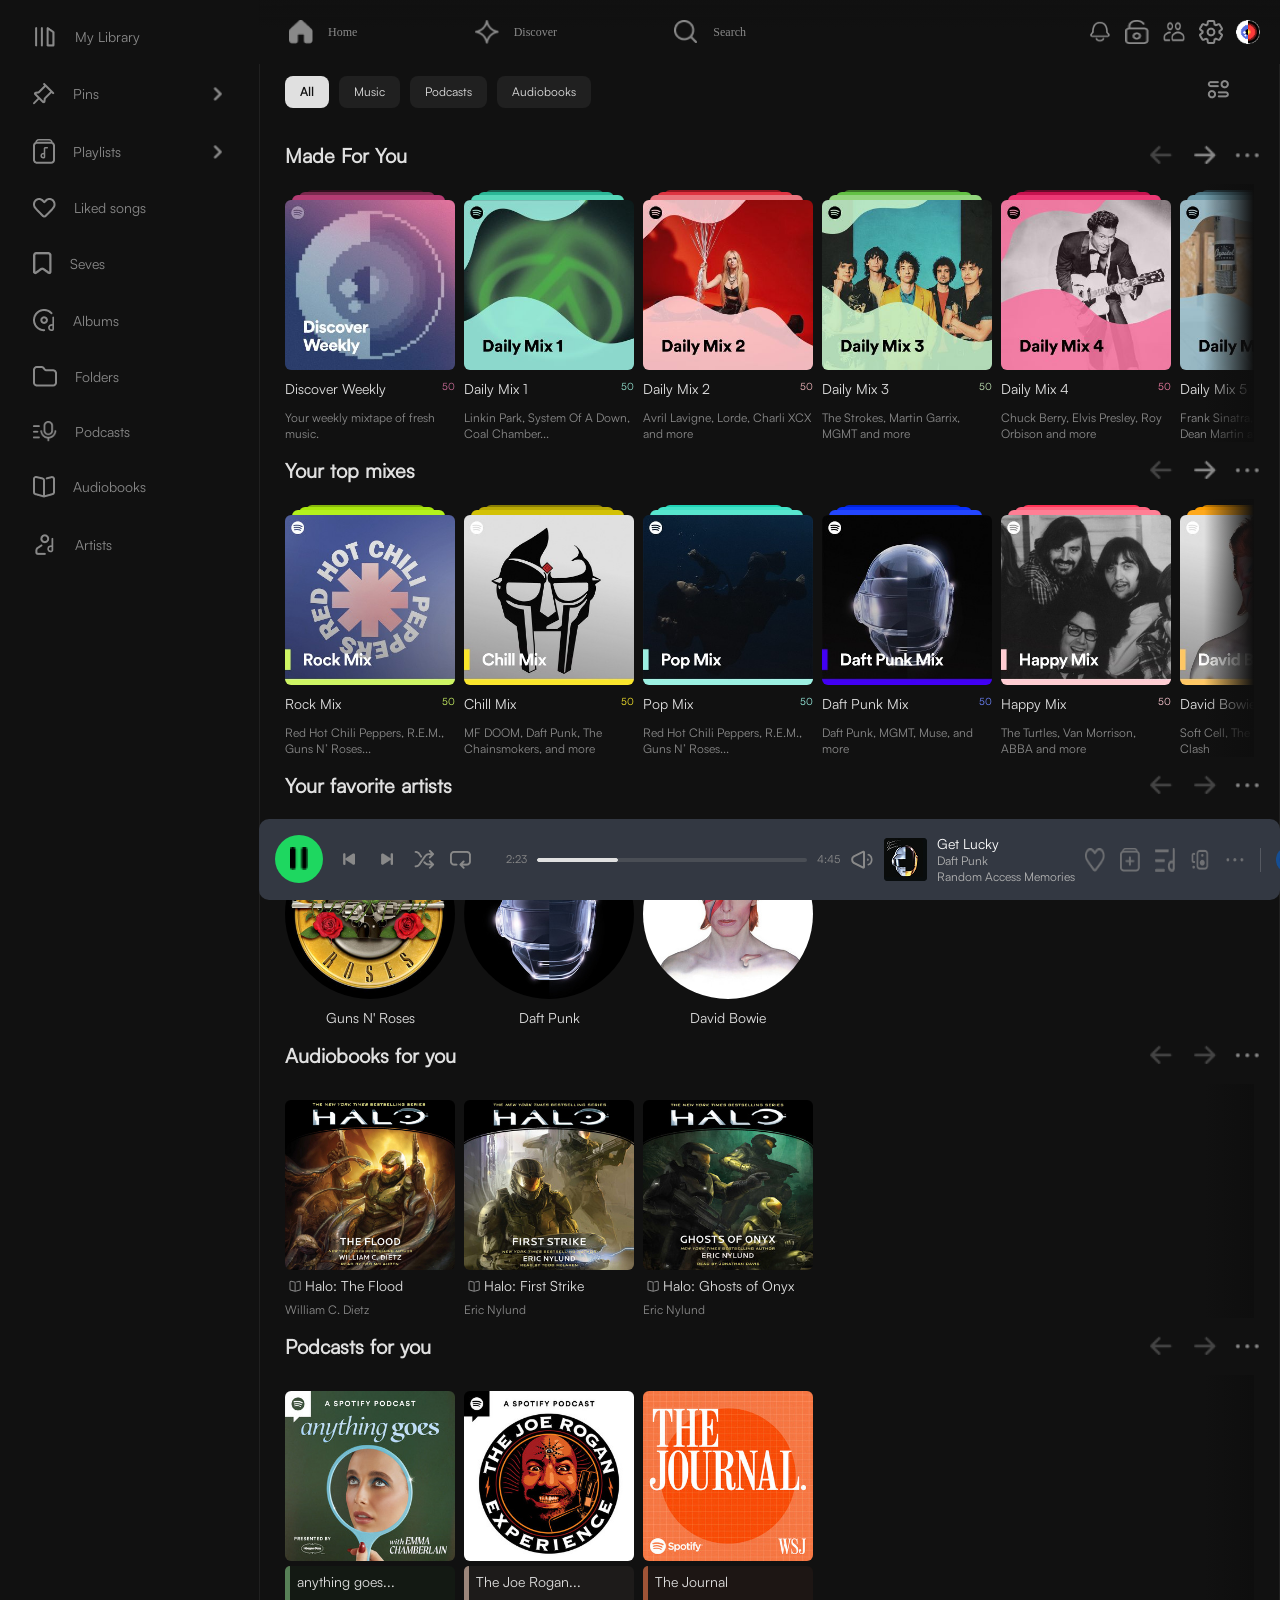
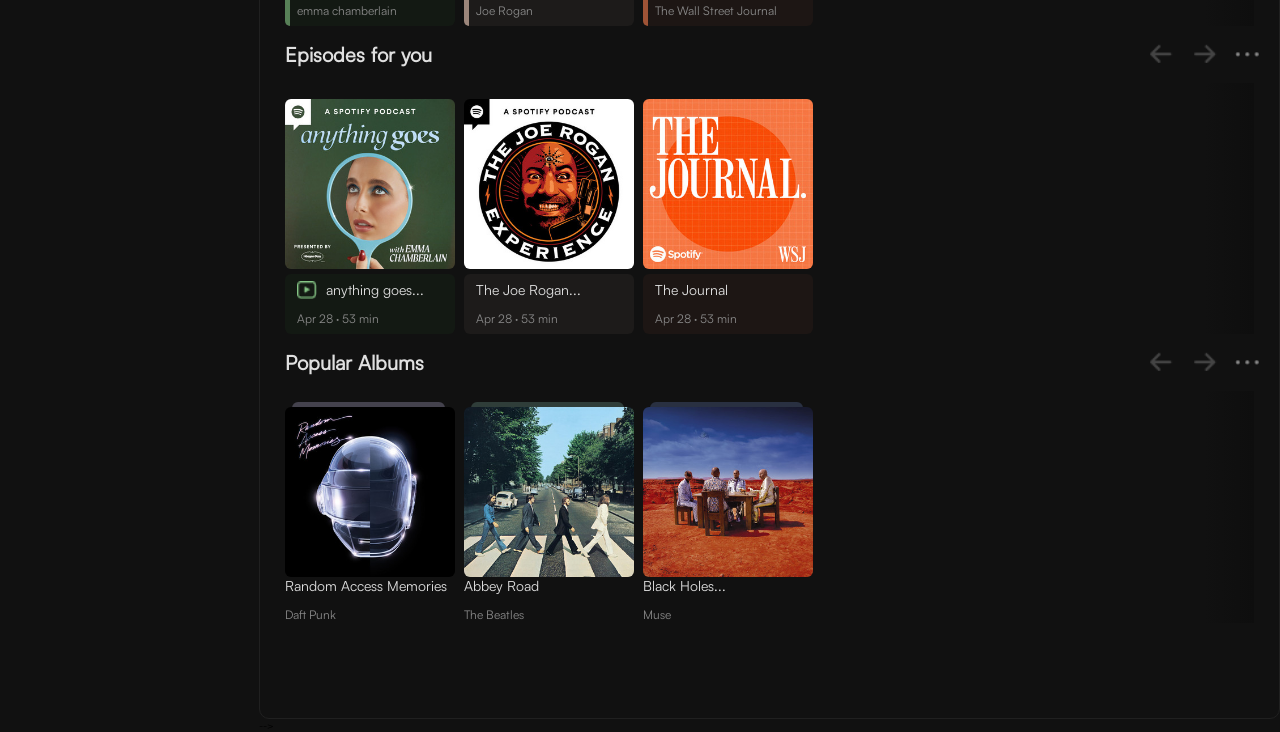
==== commit 42ca40e9: "Merge remote-tracking branch 'origin/feature/header-layout' into testing-branch Merged the final pro" ====
--- a/index.html
+++ b/index.html
@@ -16,24 +16,23 @@
     Needs to be asigned~~~~~~~
 
     -->
-
     <aside class="sidebar">
         <ul class="sidebar-actions">
-            <li class="sidebar-action"><a class="action-name"><img src="#" alt="library" class="action-icon">My
-                    Library</a></li>
-            <li class="sidebar-action"><a class="action-name"><img src="#" alt="pin" class="action-icon">Pins</a><span
-                    class="dropdown-button">></span></li>
-            <li class="sidebar-action"><a class="action-name"><img src="#" alt="pin" class="action-icon">Pins</a><span
-                    class="dropdown-button">></span></li>
-            <li class="sidebar-action"><a class="action-name"><img src="#" alt="pin" class="action-icon">Pins</a></li>
-            <li class="sidebar-action"><a class="action-name"><img src="#" alt="pin" class="action-icon">Pins</a></li>
-            <li class="sidebar-action"><a class="action-name"><img src="#" alt="pin" class="action-icon">Pins</a></li>
-            <li class="sidebar-action"><a class="action-name"><img src="#" alt="pin" class="action-icon">Pins</a></li>
-            <li class="sidebar-action"><a class="action-name"><img src="#" alt="pin" class="action-icon">Pins</a></li>
-            <li class="sidebar-action"><a class="action-name"><img src="#" alt="pin" class="action-icon">Pins</a></li>
-            <li class="sidebar-action"><a class="action-name"><img src="#" alt="pin" class="action-icon">Pins</a></li>
+            <li class="sidebar-action"><a class="action-name"><img src="./assets/images/asideimgs/lybrarydesktop.png" alt="Library" class="action-icon">My Library</a></li>
+            <li class="sidebar-action"><a class="action-name"><img src="./assets/images/asideimgs/pins.png" alt="Pins" class="action-icon">Pins</a>
+                <span class="dropdown-button"><img src="./assets/images/asideimgs/dropdown.png" alt="Dropdown"></span></li>
+            <li class="sidebar-action"><a class="action-name"><img src="./assets/images/asideimgs/playlist.png" alt="Playlists" class="action-icon">Playlists</a>
+                <span class="dropdown-button"><img src="./assets/images/asideimgs/dropdown.png" alt="Dropdown"></span></li>
+            <li class="sidebar-action"><a class="action-name"><img src="./assets/images/asideimgs/likedsongs.png" alt="Likedsongs" class="action-icon">Liked songs</a></li>
+            <li class="sidebar-action"><a class="action-name"><img src="./assets/images/asideimgs/saves.png" alt="Saves" class="action-icon">Seves</a></li>
+            <li class="sidebar-action"><a class="action-name"><img src="./assets/images/asideimgs/albums.png" alt="Albums" class="action-icon">Albums</a></li>
+            <li class="sidebar-action"><a class="action-name"><img src="./assets/images/asideimgs/folders.png" alt="Folders" class="action-icon">Folders</a></li>
+            <li class="sidebar-action"><a class="action-name"><img src="./assets/images/asideimgs/podcasts.png" alt="Podcasts" class="action-icon">Podcasts</a></li>
+            <li class="sidebar-action"><a class="action-name"><img src="./assets/images/asideimgs/audiobooks.png" alt="Audiobooka" class="action-icon">Audiobooks</a></li>
+            <li class="sidebar-action"><a class="action-name"><img src="./assets/images/asideimgs/artists.png" alt="Action" class="action-icon">Artists</a></li>
         </ul>
     </aside>
+
 
     <main>
 
@@ -53,32 +52,51 @@
          whenever anyone will make the responsive design for desktop, don't forget to add missing icons to this section
          and position the navigation normally at the top of the page
         -->
-
-        <!-- <nav class="header-nav">
+<!--This is my section, Julie-->
+        <nav class="header-nav">
             <section class="nav-phone">
-                <div class="nav-item">
-                    <img href="" alt="home" class="nav-icon">
-                    <span class="nav-title"></span>
-                </div>
-                <div class="nav-item">
-                    <img src="" alt="home" class="nav-icon">
-                    <span class="nav-title"></span>
-                </div>
-                <div class="nav-item">
-                    <img src="" alt="home" class="nav-icon">
-                    <span class="nav-title"></span>
-                </div>
-                <div class="nav-item">
-                    <img src="" alt="home" class="nav-icon">
-                    <span class="nav-title"></span>
-                </div>
-                <div class="nav-item">
-                    <img src="" alt="home" class="nav-icon">
-                    <span class="nav-title"></span>
-                </div>
+                <a href="#" class="nav-item">
+                    <img src="./assets/images/homeicon.png" alt="home" class="nav-icon">
+                    <span class="nav-title">Home</span>
+                </a>
+                <a href="#" class="nav-item">
+                    <img src="./assets/images/staricon.png" alt="Star" class="nav-icon">
+                    <span class="nav-title">Discover</span>
+                </a>
+                <a href="#" class="nav-item">
+                    <img src="./assets/images/searchbtn.png" alt="Search" class="nav-icon">
+                    <span class="nav-title">Search</span>
+                </a>
+                <a href="#" class="nav-item">
+                    <img src="./assets/images/lybrary.png" alt="Library" class="nav-icon library">
+                    <span class="nav-title library">Library</span>
+                </a>
+                <a href="#" class="nav-item">
+                    <img src="./assets/images/personme.png" alt="Profile" class="nav-icon person">
+                    <span class="nav-title person">Me</span>
+                </a>
+            <div class="header-actions">
+                <a href="#">
+                    <img src="./assets/images/bell.png" class="action-item" alt="Bell">
+                </a>
+                <a href="#">
+                    <img src="./assets/images/lock.png" class="action-item" alt="Padlock">
+                </a>
+                <a href="#">
+                    <img src="./assets/images/people.png" class="action-item" alt="People">
+                </a>
+                <a href="#">
+                    <img src="./assets/images/setting.png" class="action-item" alt="Setting">
+                </a>
+                <a href="#">
+                    <img src="./assets/images/sprite.png" class="action-item" alt="Sprite">
+                </a>      
+            </div>
             </section>
-        </nav> -->
-
+        </nav>
+        <!--My section ends here. Julie-->
+
+        
 
         <!-- Needs to be asigned ~~~~~~~~~ -->
 
@@ -704,7 +722,7 @@
                     </div>
                 </div>
             </section>
-        </section>
+        </section> -->
 
 
         <!-- Needs to be asigned ~~~~~~~~~ -->
@@ -718,21 +736,56 @@
         as I noticed the desktop version has a different layout of this section. 
         whoever works on this part might have to rearrange the buttons entirely 
         -->
-
-        <!-- <section class="player-section">
-            <section class="player-card">
-                <img src="" alt="album cover" class="player-img">
-                <section class="player-text">
+<!--This is my section-->
+<!--JULIE-->
+        <section class="player-section">
+            <div class="player-actions">
+                <button class="player-main-btn"><img src="./assets/images/playerimgs/playbtn.png" alt="PlayPause"></button>
+                <div class="player-nav">
+                    <img src="./assets/images/playerimgs/leftarrow.png" alt="Arrow" class="player-icon">
+                    <img src="./assets/images/playerimgs/rightarrow.png" alt="Arrow" class="player-icon">
+                    <img src="./assets/images/playerimgs/shafflearrows.png" alt="Shuffle" class="player-icon">
+                    <img src="./assets/images/playerimgs/refreshicon.png" alt="Refresh" class="player-icon">
+                </div>
+                <div class="player-timeline">
+                <span class="player-time">2:23</span>
+                <div class="player-progress-wrapper">
+                    <div class="player-line"></div> 
+                </div>
+                <span class="player-time">4:45</span>
+                <img src="./assets/images/playerimgs/voiceicon.png" alt="" class="player-volume-icon">
+                <img src="./assets/images/playerimg.png" alt="album cover" class="player-img">
+                <div class="player-info">
+                    <span class="player-desk-title">Get Lucky</span>
+                    <span class="player-desk-artist">Daft Punk</span>
+                    <span class="player-desk-album">Random Access Memories</span>
+                </div>
+            </div>
+            </div>
+
+            <div class="player-card">
+                <img src="./assets/images/playerimg.png" alt="album cover" class="player-other-img">
+                <div class="player-text">
                     <span class="player-title">Get Lucky (feat. Pharrell Williams and Nile Rodgers)</span>
                     <span class="player-artist">Daft Punk</span>
-                </section>
-                <img src="" alt="add to likes" class="like-btn">
-                <img src="" alt="resume playing" class="resume-btn">
-            </section>
-            <div class="player-line"></div>
-        </section> -->
-
-
+                </div>
+                        <div class="player-extra">
+                            <img src="./assets/images/playerimgs/hearticon.png"  class="player-extra-icon" alt="Heart">
+                            <img src="./assets/images/playerimgs/likeicon.png" class="player-extra-icon" alt="Like">
+                            <img src="./assets/images/playerimgs/noteplayer.png" class="player-extra-icon" alt="Note">
+                            <img src="./assets/images/playerimgs/remoteicon.png" class="player-extra-icon" alt="Remote">
+                            <img src="./assets/images/playerimgs/viewes icon.png" class="player-extra-icon" alt="View">
+                            <div class="player-line-line"></div>
+                            <img src="./assets/images/playerimgs/diskicon.png" class="player-extra-icon" alt="Disk">
+                            <img src="./assets/images/playerimgs/burger icon.png" class="player-extra-icon" alt="">
+                        </div> 
+                <img src="./assets/images/likesimg.png" alt="add to likes" class="like-btn">
+                <img src="./assets/images/playerarrow.png" alt="resume playing" class="resume-btn">
+            </div>
+            <div class="player-line"></div>           
+        </section>
+       
+        <!--END SECTION-->
     </main>
 </body>
 
--- a/css/main.css
+++ b/css/main.css
@@ -36,8 +36,158 @@
   font-family: "Satoshi-Regular";
 }
 
+.sidebar {
+  position: fixed;
+  top: 0;
+  left: 0;
+  width: 259px;
+  height: 100vh;
+  background-color: #111111;
+}
+
+.sidebar-actions {
+  padding: 0.8rem 1.6rem;
+}
+
+.sidebar-action {
+  display: flex;
+  align-items: center;
+  justify-content: space-between;
+  padding: 1.7rem;
+  cursor: pointer;
+  transition: background 0.2s ease;
+}
+
+.sidebar-action:hover {
+  background-color: rgba(32, 32, 32, 0.5);
+}
+
+.action-name {
+  display: flex;
+  align-items: center;
+  color: rgb(137, 137, 137);
+  font-size: 1.4rem;
+  font-weight: 400;
+}
+
+.action-icon {
+  max-width: 2.4rem;
+  height: auto;
+  margin-right: 18px;
+  object-fit: contain;
+}
+
+.dropdown-button {
+  display: flex;
+  align-items: center;
+}
+
+.dropdown-button img {
+  width: 1.8rem;
+  height: 1.8rem;
+  color: rgb(137, 137, 137);
+}
+
+@media (max-width: 60rem) {
+  .sidebar {
+    display: none;
+  }
+}
+.header-nav {
+  width: 100%;
+  position: fixed;
+  bottom: 0;
+  left: 0;
+  right: 0;
+  z-index: 1000;
+  padding: 1.5rem;
+  background: linear-gradient(180deg, rgba(17, 17, 17, 0.85) 0%, #111111 42.62%);
+  backdrop-filter: blur(1rem);
+}
+.header-nav .nav-phone {
+  display: flex;
+  align-items: center;
+  justify-content: space-around;
+  padding: 1rem;
+}
+.header-nav .nav-item {
+  display: flex;
+  flex-direction: column;
+  align-items: center;
+  justify-content: center;
+  color: rgb(137, 137, 137);
+}
+.header-nav .nav-icon {
+  width: 2.4rem;
+  height: 2.4rem;
+  margin-bottom: 1.1rem;
+}
+.header-nav .nav-title {
+  font-family: Satoshi;
+  font-weight: 400;
+  font-size: 1.2rem;
+  line-height: 100%;
+  letter-spacing: 3%;
+  color: rgb(137, 137, 137);
+}
+
+.header-actions {
+  display: flex;
+  align-items: center;
+  justify-content: flex-end;
+  gap: 1.3rem;
+}
+.header-actions .action-item {
+  display: flex;
+  width: 2.4rem;
+  height: 2.4rem;
+}
+.header-actions .action-item img {
+  width: 100%;
+}
+
+@media (max-width: 60rem) {
+  .header-actions,
+  .action-item {
+    display: none;
+  }
+}
+@media (min-width: 60rem) {
+  .header-nav {
+    position: fixed;
+    width: calc(100vw - 25.9rem);
+    left: 25.9rem;
+    height: 6.4rem;
+    padding: 0 1rem;
+    top: 0;
+  }
+  .header-nav .nav-phone {
+    display: flex;
+    text-align: center;
+    flex-direction: row;
+    justify-content: space-between;
+  }
+  .header-nav .nav-item {
+    display: flex;
+    flex-direction: row;
+    align-items: center;
+    gap: 15px;
+    padding: 1rem;
+  }
+  .header-nav .library,
+  .header-nav .nav-title .library {
+    display: none;
+  }
+  .header-nav .person,
+  .header-nav .nav-title .person {
+    display: none;
+  }
+  .header-nav .nav-icon {
+    margin-bottom: 0;
+  }
+}
 .main-section-filters {
-  padding: 1.3rem 1.5rem;
+  padding: 1.3rem 1.5rem 1.3rem 0;
 }
 .main-section-filters .filter-buttons {
   display: flex;
@@ -422,7 +572,6 @@
 }
 
 .main-cards {
-  margin-top: 3rem;
   display: flex;
   flex-direction: column;
   gap: 1.5rem;
@@ -746,6 +895,241 @@
     transform: scale(101%);
   }
 }
+.player-section {
+  position: fixed;
+  bottom: 9.5rem;
+  left: 0.8rem;
+  right: 0.7rem;
+  z-index: 1000;
+  background-color: rgb(51, 56, 66);
+  border-radius: 1rem;
+  padding: 0.8rem;
+}
+.player-section .player-card {
+  display: flex;
+  justify-content: space-around;
+  align-items: center;
+  gap: 2rem;
+  padding: 1rem;
+}
+.player-section .player-text {
+  display: flex;
+  flex-direction: column;
+  overflow: hidden;
+}
+.player-section .player-text:hover {
+  transform: scale(1.1);
+}
+.player-section .player-text:active {
+  transform: scale(1.3);
+}
+.player-section .player-title {
+  font-family: Satoshi;
+  font-weight: 400;
+  color: rgb(219, 219, 219);
+  font-size: 1.4rem;
+  line-height: 100%;
+  letter-spacing: 3%;
+  display: flex;
+  overflow: hidden;
+  white-space: nowrap;
+  mask-image: linear-gradient(to right, rgb(26, 25, 25) 20%, transparent 100%);
+  animation: revealText 0.8s ease-out forwards;
+  cursor: pointer;
+}
+.player-section .player-artist {
+  font-family: Satoshi;
+  font-weight: 400;
+  color: rgb(137, 137, 137);
+  font-size: 1.4rem;
+  line-height: 100%;
+  letter-spacing: 3%;
+  animation: revealText 0.8s ease-out 0.2s forwards;
+}
+.player-section .like-btn, .player-section .resume-btn {
+  border-width: 2px 2px 2px 2px;
+  border-color: solid rgb(137, 137, 137);
+  width: auto;
+  transition: all 0.3s ease;
+  color: rgb(137, 137, 137);
+  cursor: pointer;
+}
+.player-section .like-btn:hover, .player-section .resume-btn:hover {
+  transform: scale(1.1);
+  filter: brightness(1.2);
+}
+.player-section .like-btn:active, .player-section .resume-btn:active {
+  transform: scale(0.95);
+}
+
+.player-img {
+  display: block;
+}
+
+.player-line {
+  position: fixed;
+  width: 15.9rem;
+  left: 2rem;
+  border: 1px solid rgb(224, 224, 224);
+  border-radius: 0.5rem;
+}
+
+@keyframes revealText {
+  from {
+    clip-path: inset(0 0 0 100%);
+    transform: translateX(10px);
+    opacity: 0;
+  }
+  to {
+    clip-path: inset(0 0 0 0);
+    transform: translateX(0);
+    opacity: 1;
+  }
+}
+@media (min-width: 60rem) {
+  .player-text,
+  .resume-btn,
+  .player-line,
+  .like-btn {
+    display: none !important;
+  }
+  .player-actions,
+  .player-info {
+    display: none;
+    display: flex;
+  }
+  .player-extra {
+    display: flex;
+    gap: 1.5rem;
+  }
+  .player-other-img {
+    display: none;
+  }
+  .player-section {
+    display: flex;
+    align-items: center;
+    justify-content: space-between;
+    height: 8.1rem;
+    width: calc(100vw - 25.9rem);
+    left: 25.9rem;
+    position: fixed;
+    bottom: 0;
+    padding: 0.8rem 1.6rem;
+  }
+}
+@media (max-width: 60rem) {
+  .player-actions,
+  .player-info,
+  .player-extra {
+    display: none !important;
+  }
+  .player-text {
+    display: flex;
+    flex-direction: column;
+    overflow: hidden;
+  }
+  .player-text:hover {
+    transform: scale(1.1);
+  }
+  .player-text:active {
+    transform: scale(1.3);
+  }
+}
+.player-actions {
+  gap: 1.5rem;
+}
+.player-actions .player-nav {
+  display: flex;
+  gap: 1.5rem;
+  align-items: center;
+}
+
+.player-card {
+  gap: 1.2rem;
+  justify-content: flex-start;
+}
+.player-card .player-img {
+  width: 5.6rem;
+  height: 5.6rem;
+  border-radius: 0.4rem;
+}
+
+.player-info {
+  display: flex;
+  flex-direction: column;
+}
+.player-info .player-desk-title {
+  color: #fff;
+  font-size: 1.4rem;
+  font-weight: 500;
+}
+.player-info .player-desk-artist,
+.player-info .player-desk-album {
+  color: #b3b3b3;
+  font-size: 1.2rem;
+  text-wrap: nowrap;
+}
+
+.player-extra {
+  gap: 1.5rem;
+}
+.player-extra .player-extra-icon {
+  width: 2rem;
+  opacity: 0.7;
+  cursor: pointer;
+  transition: 0.2s;
+}
+.player-extra .player-extra-icon:hover {
+  opacity: 1;
+}
+.player-extra .player-line-line {
+  width: 1px;
+  height: 2.4rem;
+  background-color: rgba(224, 224, 224, 0.2);
+}
+
+.player-timeline {
+  display: flex;
+  align-items: center;
+  gap: 1rem;
+  margin-left: 2rem;
+}
+.player-timeline .player-time {
+  font-size: 1.1rem;
+  color: rgb(137, 137, 137);
+}
+.player-timeline .player-progress-wrapper {
+  width: 27rem;
+  height: 0.4rem;
+  background-color: rgba(137, 137, 137, 0.27);
+  border-radius: 0.2rem;
+  position: relative;
+}
+.player-timeline .player-line {
+  position: absolute;
+  height: 100%;
+  width: 30%;
+  background-color: rgb(224, 224, 224);
+  border-radius: 0.2rem;
+  display: block !important;
+  left: 0;
+}
+
+.player-main-btn {
+  width: 4.8rem;
+  height: 4.8rem;
+  background-color: rgb(30, 215, 96);
+  border-radius: 50%;
+  display: flex;
+  justify-content: center;
+  align-items: center;
+  border: none;
+  cursor: pointer;
+}
+.player-main-btn img {
+  width: 1.8rem;
+}
+
 body {
   display: flex;
   flex-direction: column;
@@ -756,10 +1140,6 @@
   width: 100%;
 }
 body .friends-section {
-  display: none;
-}
-
-.sidebar {
   display: none;
 }
 
@@ -771,11 +1151,20 @@
     overflow-x: hidden;
   }
   body .main-section {
+    margin-top: 3rem;
+    width: calc(100vw - 25.9rem);
+    position: relative;
+    height: 100vh;
+  }
+  main {
     width: calc(100vw - 25.9rem);
     position: relative;
     left: 25.9rem;
     height: 100vh;
   }
+  .sidebar {
+    display: block;
+  }
 }
 
 /*# sourceMappingURL=main.css.map */
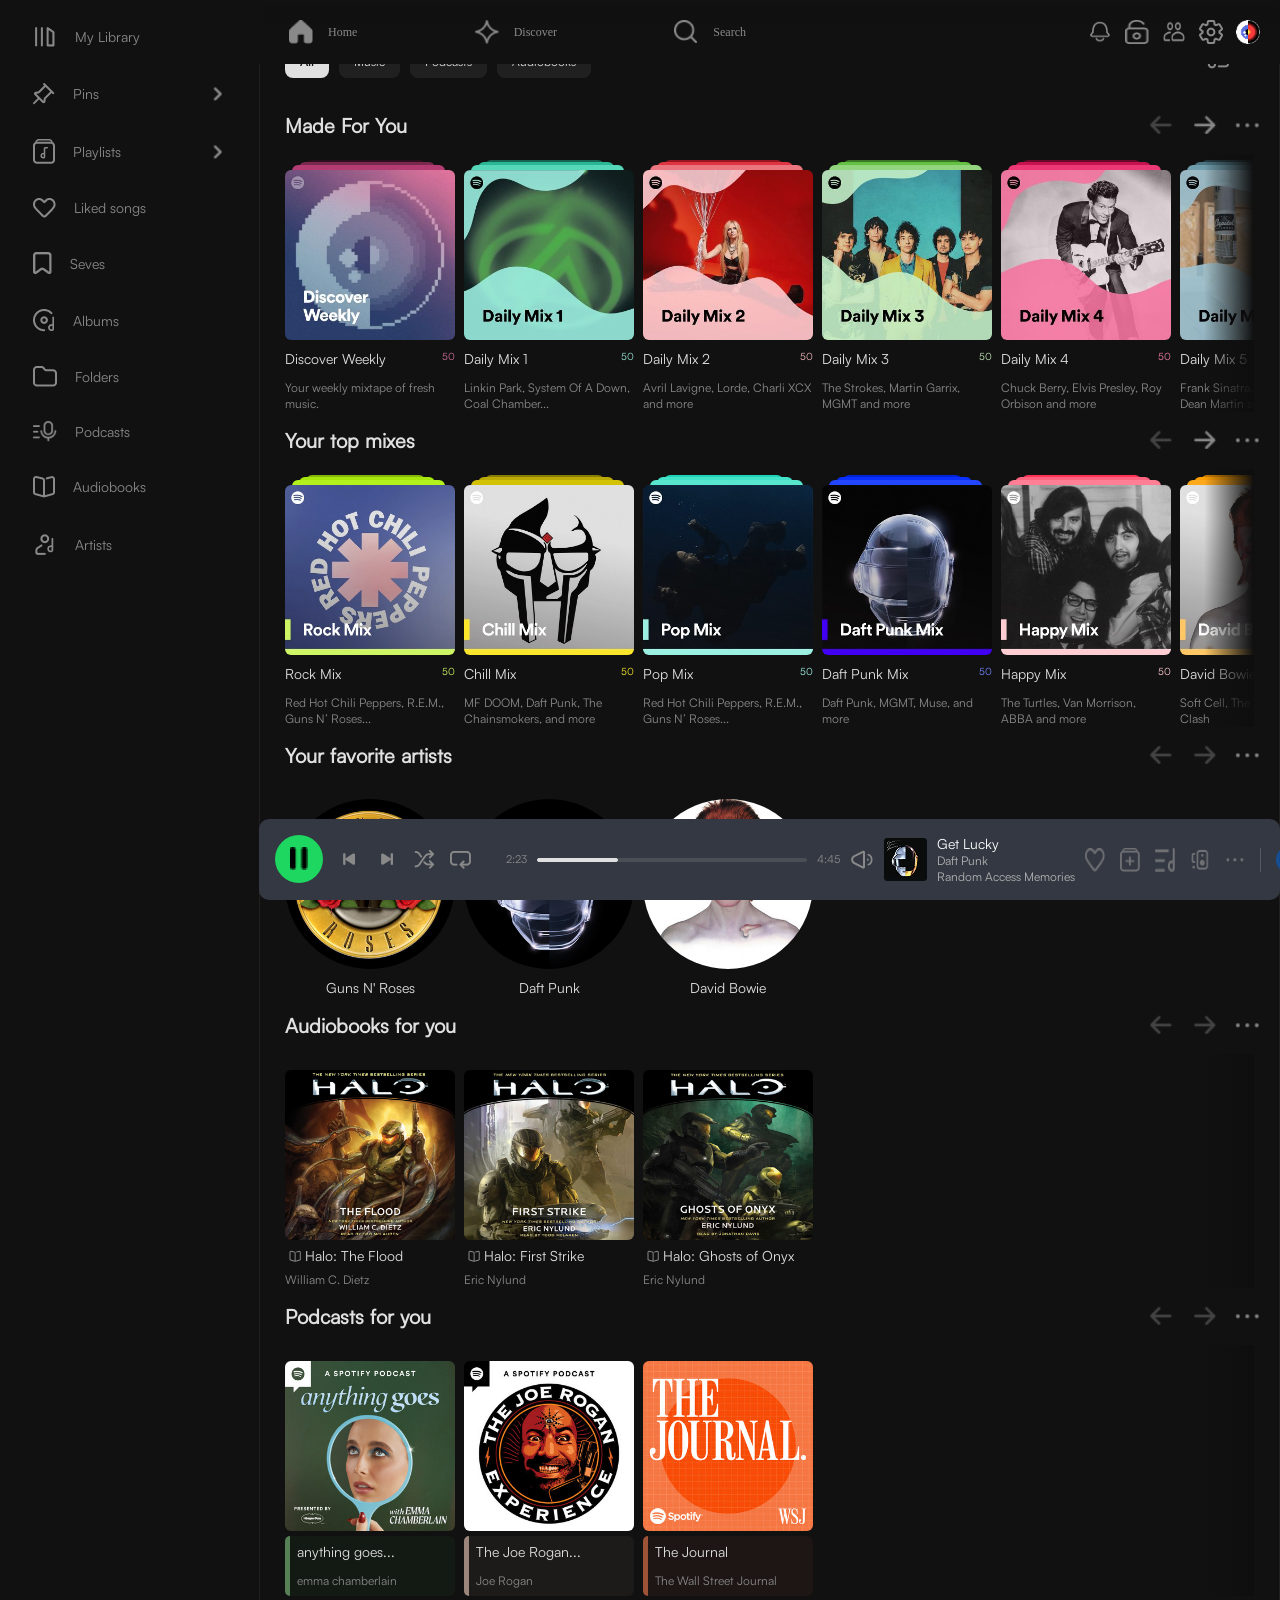
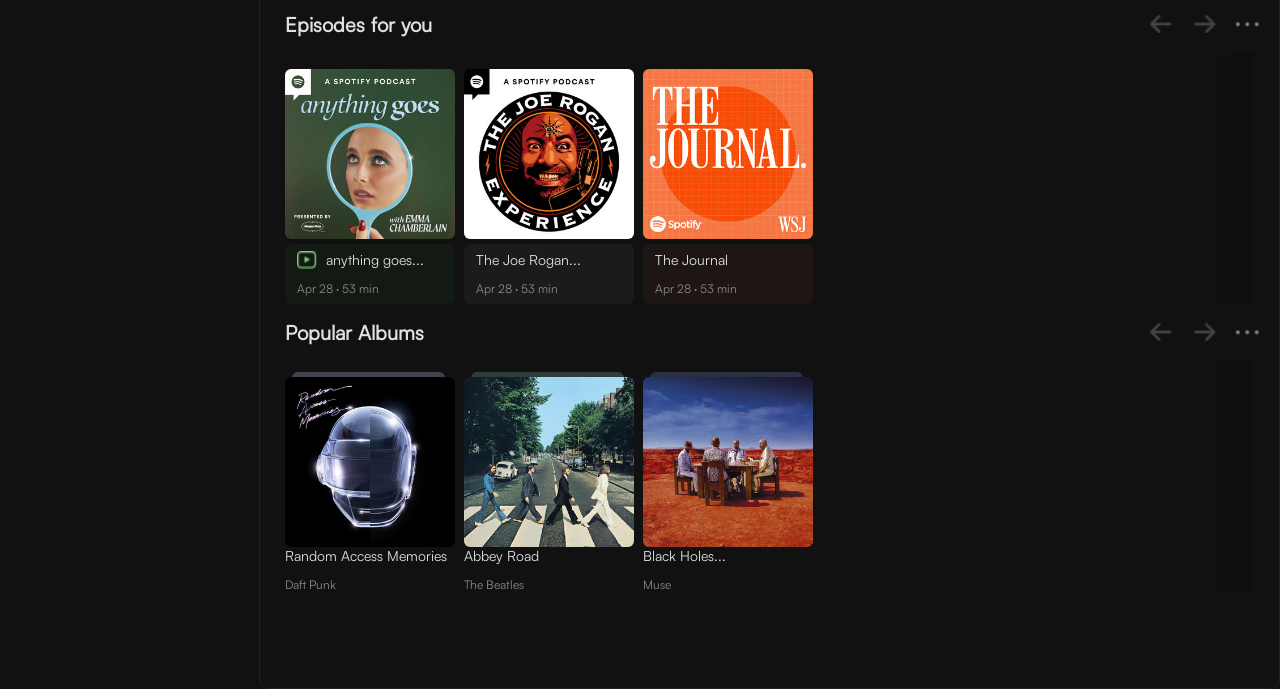
==== commit 563343f5: "sync with testing branch" ====
--- a/index.html
+++ b/index.html
@@ -111,7 +111,7 @@
         horizontal scroll has to be responsive and normal.
         I have not added the artists row to the main section so that has to be done as well.
         -->
-        <section class="main-section" id="main-section">
+        
 
 
             <!-- 
@@ -722,7 +722,7 @@
                     </div>
                 </div>
             </section>
-        </section> -->
+        </section> 
 
 
         <!-- Needs to be asigned ~~~~~~~~~ -->
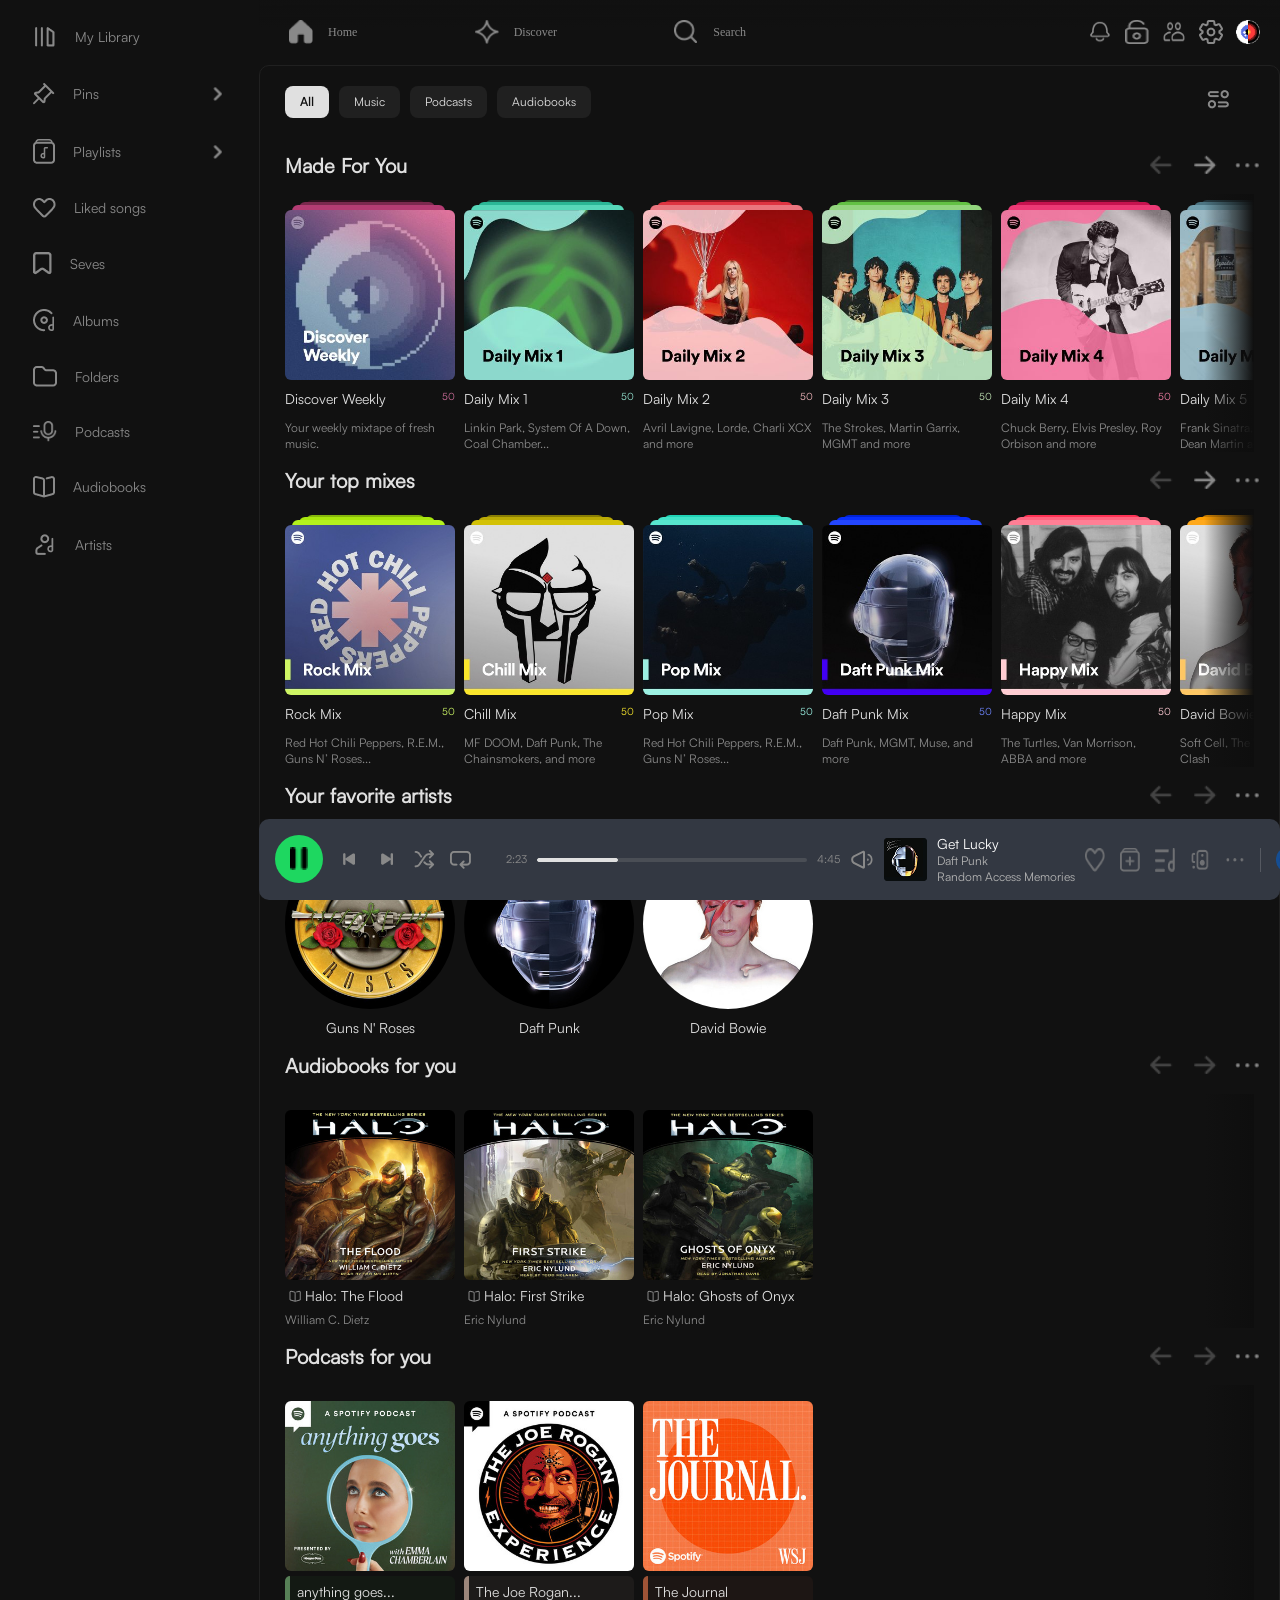
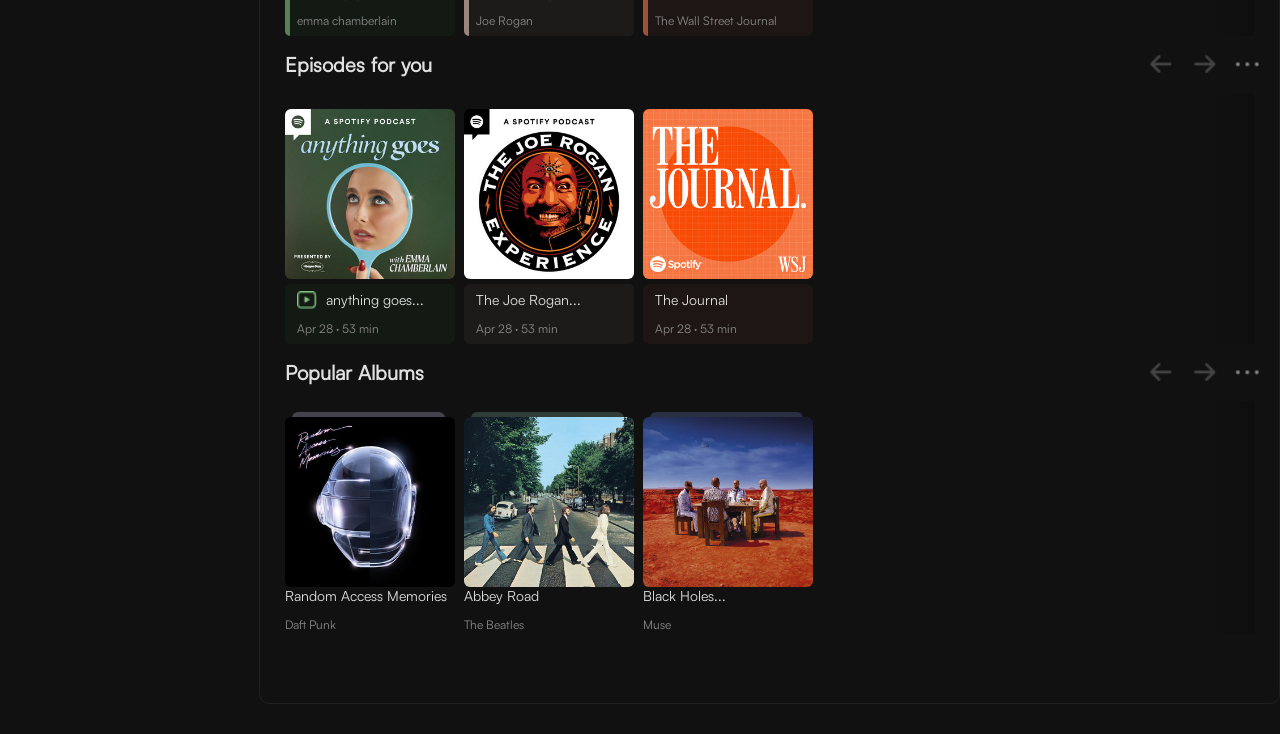
==== commit 4b70c868: "fix: fixed some paddings of main content on mobile and desktop design so it all fits in the viewport" ====
--- a/index.html
+++ b/index.html
@@ -131,9 +131,8 @@
             My section from here
             
             -->
-            
-            
-            
+        <section class="main-section" id="main-section">
+
             <section class="main-cards">
                 <section class="main-section-filters">
                     <div class="filter-buttons">
--- a/css/main.css
+++ b/css/main.css
@@ -809,7 +809,7 @@
   .main-cards {
     border-radius: 1rem;
     border: 0.1rem solid #202020;
-    padding: 2.5rem;
+    padding: 0 2.5rem;
     margin-top: 0;
   }
   .main-cards-row {
@@ -1138,6 +1138,7 @@
 }
 body .main-section {
   width: 100%;
+  margin-bottom: 12rem;
 }
 body .friends-section {
   display: none;
@@ -1151,10 +1152,9 @@
     overflow-x: hidden;
   }
   body .main-section {
-    margin-top: 3rem;
-    width: calc(100vw - 25.9rem);
+    margin-top: 6.5rem;
+    padding-bottom: 3rem;
     position: relative;
-    height: 100vh;
   }
   main {
     width: calc(100vw - 25.9rem);
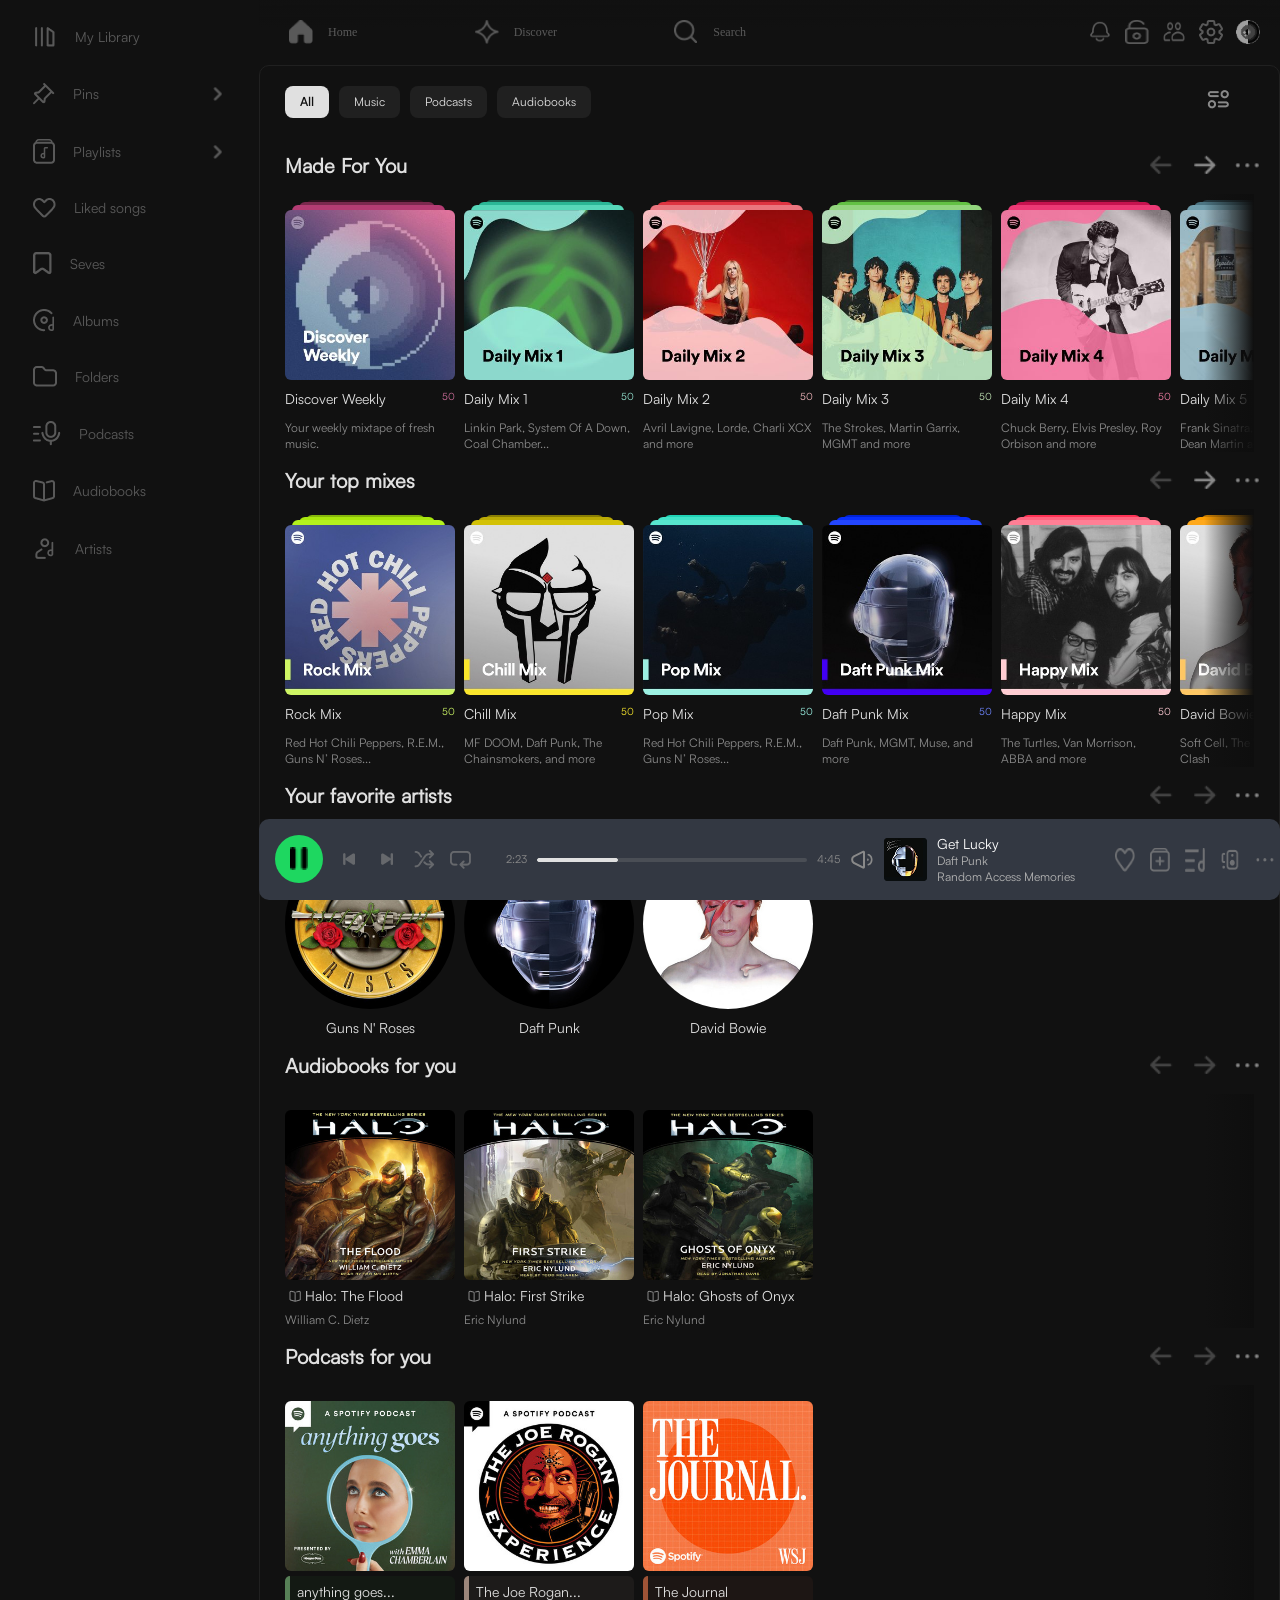
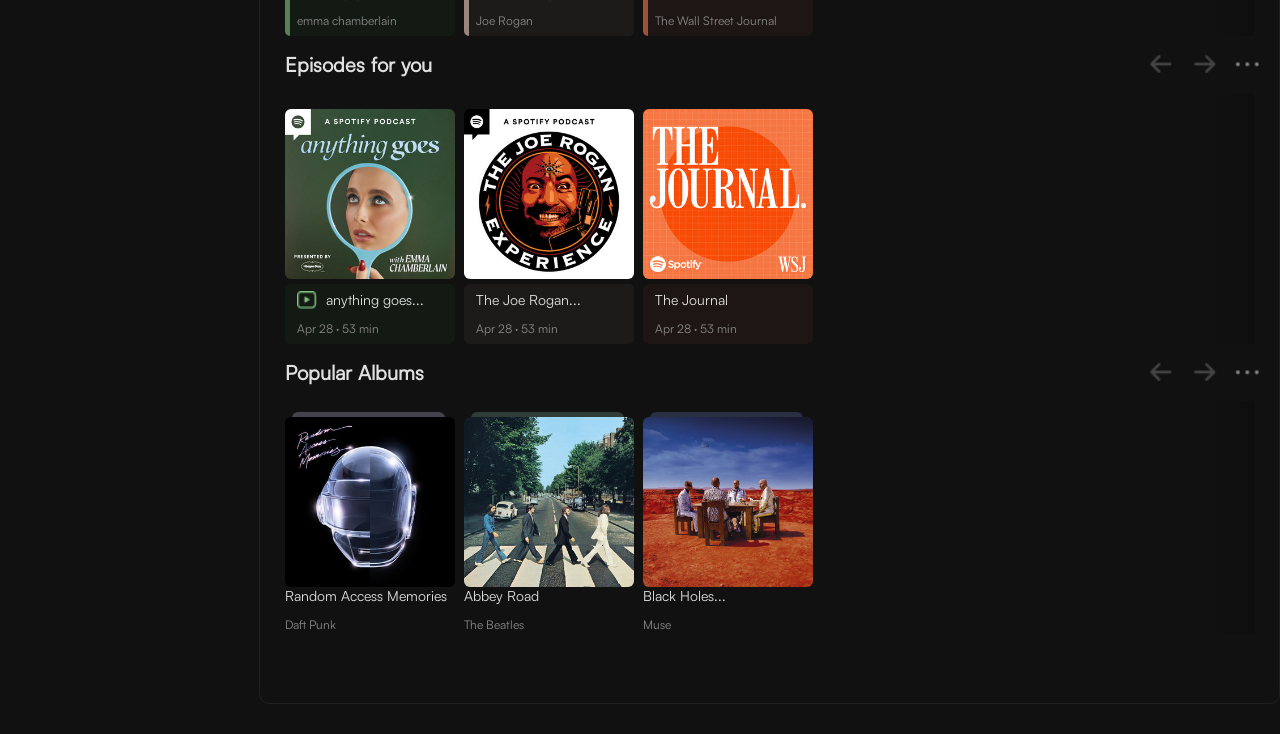
==== commit 7a5b0efa: "style: adjust player media queris for responsiveness" ====
--- a/index.html
+++ b/index.html
@@ -784,7 +784,7 @@
             <div class="player-line"></div>           
         </section>
        
-        <!--END SECTION-->
+        <!--ENDS SECTION-->
     </main>
 </body>
 
--- a/css/main.css
+++ b/css/main.css
@@ -55,11 +55,21 @@
   justify-content: space-between;
   padding: 1.7rem;
   cursor: pointer;
-  transition: background 0.2s ease;
+  filter: grayscale(1);
+  opacity: 0.6;
+  transition: 0.3s;
+}
+.sidebar-action:hover {
+  filter: grayscale(0);
+  opacity: 1;
+}
+.sidebar-action {
+  transition: background-color 0.2s ease;
 }
 
 .sidebar-action:hover {
   background-color: rgba(32, 32, 32, 0.5);
+  border-radius: 0.8rem;
 }
 
 .action-name {
@@ -71,9 +81,7 @@
 }
 
 .action-icon {
-  max-width: 2.4rem;
-  height: auto;
-  margin-right: 18px;
+  margin-right: 1.8rem;
   object-fit: contain;
 }
 
@@ -116,6 +124,22 @@
   align-items: center;
   justify-content: center;
   color: rgb(137, 137, 137);
+  filter: grayscale(1);
+  opacity: 0.6;
+  transition: 0.3s;
+}
+.header-nav .nav-item:hover {
+  filter: grayscale(0);
+  opacity: 1;
+}
+.header-nav .nav-item {
+  transition: background-color 0.2s ease;
+  padding: 1.7rem;
+  justify-content: space-between;
+}
+.header-nav .nav-item:hover {
+  background-color: rgba(32, 32, 32, 0.5);
+  border-radius: 0.8rem;
 }
 .header-nav .nav-icon {
   width: 2.4rem;
@@ -141,6 +165,13 @@
   display: flex;
   width: 2.4rem;
   height: 2.4rem;
+  filter: grayscale(1);
+  opacity: 0.6;
+  transition: 0.3s;
+}
+.header-actions .action-item:hover {
+  filter: grayscale(0);
+  opacity: 1;
 }
 .header-actions .action-item img {
   width: 100%;
@@ -929,7 +960,6 @@
   color: rgb(219, 219, 219);
   font-size: 1.4rem;
   line-height: 100%;
-  letter-spacing: 3%;
   display: flex;
   overflow: hidden;
   white-space: nowrap;
@@ -943,7 +973,6 @@
   color: rgb(137, 137, 137);
   font-size: 1.4rem;
   line-height: 100%;
-  letter-spacing: 3%;
   animation: revealText 0.8s ease-out 0.2s forwards;
 }
 .player-section .like-btn, .player-section .resume-btn {
@@ -986,12 +1015,123 @@
     opacity: 1;
   }
 }
+.player-actions {
+  gap: 1.5rem;
+}
+.player-actions .player-nav {
+  display: flex;
+  gap: 1.5rem;
+  align-items: center;
+}
+.player-actions .player-icon {
+  cursor: pointer;
+  transition: 0.2s;
+  filter: grayscale(1);
+  opacity: 0.6;
+  transition: 0.3s;
+}
+.player-actions .player-icon:hover {
+  filter: grayscale(0);
+  opacity: 1;
+}
+.player-actions .player-icon:hover {
+  opacity: 1;
+}
+
+.player-card {
+  gap: 1.2rem;
+  justify-content: flex-start;
+}
+.player-card .player-img {
+  width: 5.6rem;
+  height: 5.6rem;
+  border-radius: 0.4rem;
+}
+
+.player-info {
+  display: flex;
+  flex-direction: column;
+}
+.player-info .player-desk-title {
+  color: #fff;
+  font-size: 1.4rem;
+  font-weight: 500;
+}
+.player-info .player-desk-artist,
+.player-info .player-desk-album {
+  color: #b3b3b3;
+  font-size: 1.2rem;
+  text-wrap: nowrap;
+}
+
+.player-extra {
+  gap: 1.5rem;
+  padding-inline: 1rem;
+}
+.player-extra .player-extra-icon {
+  width: 2rem;
+  opacity: 0.7;
+  cursor: pointer;
+  transition: 0.2s;
+}
+.player-extra .player-extra-icon:hover {
+  opacity: 1;
+}
+.player-extra .player-line-line {
+  width: 1px;
+  height: 2.4rem;
+  background-color: rgba(224, 224, 224, 0.2);
+}
+
+.player-timeline {
+  display: flex;
+  align-items: center;
+  gap: 1rem;
+  margin-left: 2rem;
+}
+.player-timeline .player-time {
+  font-size: 1.1rem;
+  color: rgb(137, 137, 137);
+}
+.player-timeline .player-progress-wrapper {
+  width: 27rem;
+  height: 0.4rem;
+  background-color: rgba(137, 137, 137, 0.27);
+  border-radius: 0.2rem;
+  position: relative;
+}
+.player-timeline .player-line {
+  position: absolute;
+  height: 100%;
+  width: 30%;
+  background-color: rgb(224, 224, 224);
+  border-radius: 0.2rem;
+  display: block;
+  left: 0;
+}
+
+.player-main-btn {
+  width: 4.8rem;
+  height: 4.8rem;
+  background-color: rgb(30, 215, 96);
+  border-radius: 50%;
+  display: flex;
+  justify-content: center;
+  align-items: center;
+  border: none;
+  cursor: pointer;
+}
+.player-main-btn img {
+  width: 1.8rem;
+}
+
 @media (min-width: 60rem) {
-  .player-text,
+  .player-section .player-title,
+  .player-section .player-artist,
   .resume-btn,
   .player-line,
   .like-btn {
-    display: none !important;
+    display: none;
   }
   .player-actions,
   .player-info {
@@ -1021,7 +1161,7 @@
   .player-actions,
   .player-info,
   .player-extra {
-    display: none !important;
+    display: none;
   }
   .player-text {
     display: flex;
@@ -1035,101 +1175,6 @@
     transform: scale(1.3);
   }
 }
-.player-actions {
-  gap: 1.5rem;
-}
-.player-actions .player-nav {
-  display: flex;
-  gap: 1.5rem;
-  align-items: center;
-}
-
-.player-card {
-  gap: 1.2rem;
-  justify-content: flex-start;
-}
-.player-card .player-img {
-  width: 5.6rem;
-  height: 5.6rem;
-  border-radius: 0.4rem;
-}
-
-.player-info {
-  display: flex;
-  flex-direction: column;
-}
-.player-info .player-desk-title {
-  color: #fff;
-  font-size: 1.4rem;
-  font-weight: 500;
-}
-.player-info .player-desk-artist,
-.player-info .player-desk-album {
-  color: #b3b3b3;
-  font-size: 1.2rem;
-  text-wrap: nowrap;
-}
-
-.player-extra {
-  gap: 1.5rem;
-}
-.player-extra .player-extra-icon {
-  width: 2rem;
-  opacity: 0.7;
-  cursor: pointer;
-  transition: 0.2s;
-}
-.player-extra .player-extra-icon:hover {
-  opacity: 1;
-}
-.player-extra .player-line-line {
-  width: 1px;
-  height: 2.4rem;
-  background-color: rgba(224, 224, 224, 0.2);
-}
-
-.player-timeline {
-  display: flex;
-  align-items: center;
-  gap: 1rem;
-  margin-left: 2rem;
-}
-.player-timeline .player-time {
-  font-size: 1.1rem;
-  color: rgb(137, 137, 137);
-}
-.player-timeline .player-progress-wrapper {
-  width: 27rem;
-  height: 0.4rem;
-  background-color: rgba(137, 137, 137, 0.27);
-  border-radius: 0.2rem;
-  position: relative;
-}
-.player-timeline .player-line {
-  position: absolute;
-  height: 100%;
-  width: 30%;
-  background-color: rgb(224, 224, 224);
-  border-radius: 0.2rem;
-  display: block !important;
-  left: 0;
-}
-
-.player-main-btn {
-  width: 4.8rem;
-  height: 4.8rem;
-  background-color: rgb(30, 215, 96);
-  border-radius: 50%;
-  display: flex;
-  justify-content: center;
-  align-items: center;
-  border: none;
-  cursor: pointer;
-}
-.player-main-btn img {
-  width: 1.8rem;
-}
-
 body {
   display: flex;
   flex-direction: column;
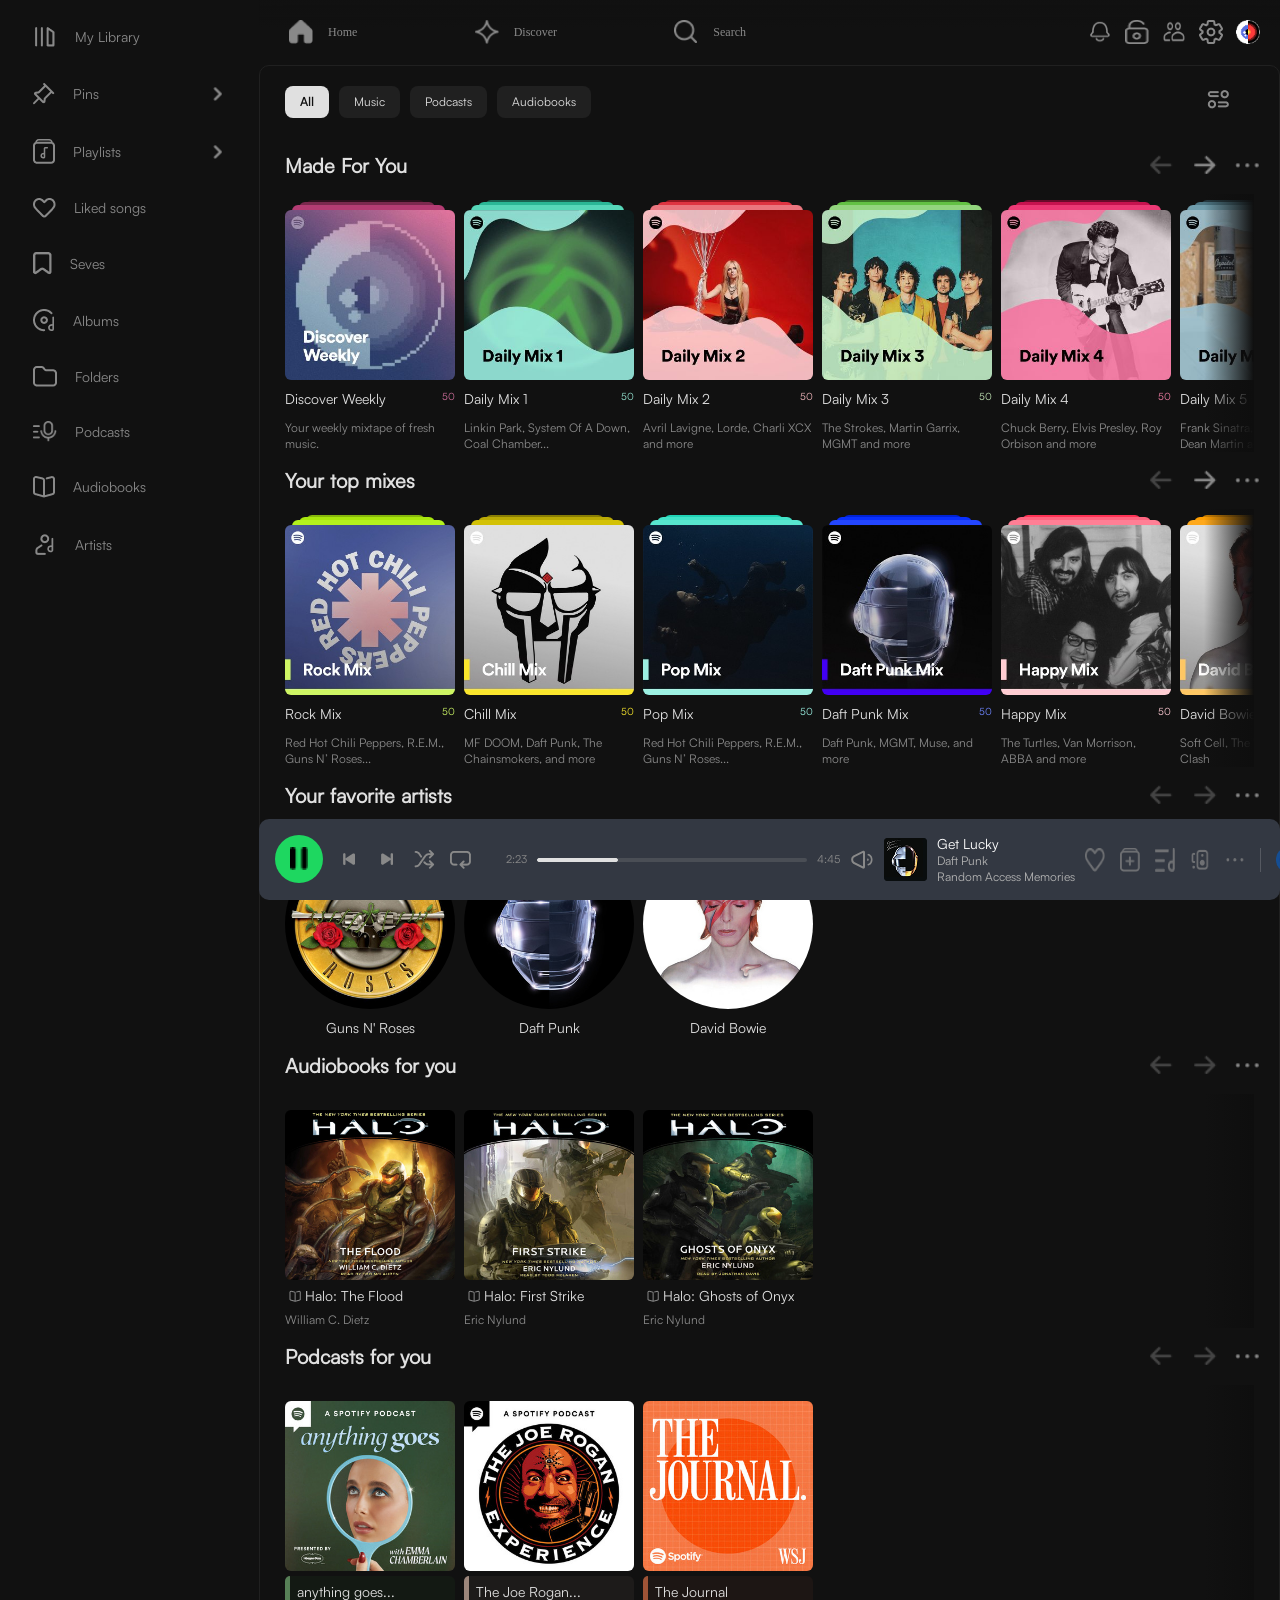
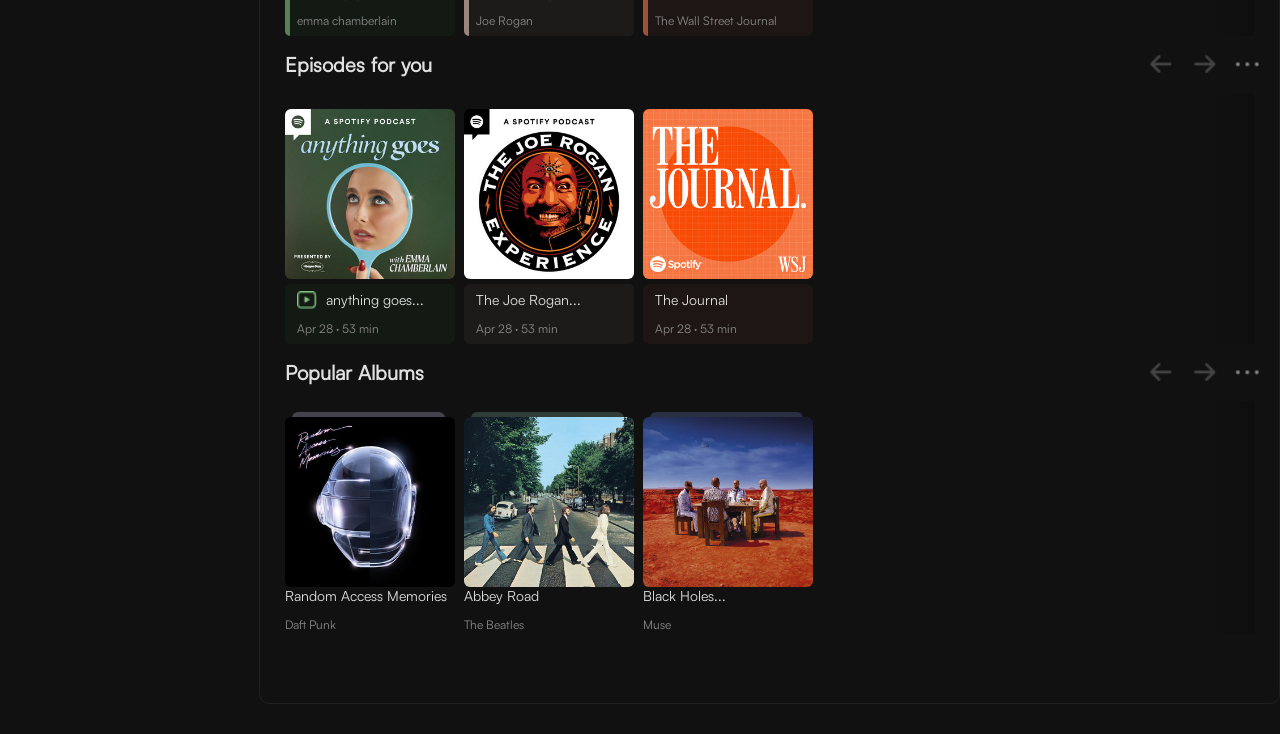
==== commit 3b431c0c: "Feat: added and fixed friend list display." ====
--- a/index.html
+++ b/index.html
@@ -82,9 +82,9 @@
                 <a href="#">
                     <img src="./assets/images/lock.png" class="action-item" alt="Padlock">
                 </a>
-                <a href="#">
+                <button href="#" id="open-friends">
                     <img src="./assets/images/people.png" class="action-item" alt="People">
-                </a>
+                </button>
                 <a href="#">
                     <img src="./assets/images/setting.png" class="action-item" alt="Setting">
                 </a>
@@ -132,7 +132,6 @@
             
             -->
         <section class="main-section" id="main-section">
-
             <section class="main-cards">
                 <section class="main-section-filters">
                     <div class="filter-buttons">
@@ -784,8 +783,10 @@
             <div class="player-line"></div>           
         </section>
        
-        <!--ENDS SECTION-->
+        <!--END SECTION-->
     </main>
+
+    <script src="./script/main.js" defer></script>
 </body>
 
 </html>
--- a/css/main.css
+++ b/css/main.css
@@ -55,21 +55,11 @@
   justify-content: space-between;
   padding: 1.7rem;
   cursor: pointer;
-  filter: grayscale(1);
-  opacity: 0.6;
-  transition: 0.3s;
-}
-.sidebar-action:hover {
-  filter: grayscale(0);
-  opacity: 1;
-}
-.sidebar-action {
-  transition: background-color 0.2s ease;
+  transition: background 0.2s ease;
 }
 
 .sidebar-action:hover {
   background-color: rgba(32, 32, 32, 0.5);
-  border-radius: 0.8rem;
 }
 
 .action-name {
@@ -81,7 +71,9 @@
 }
 
 .action-icon {
-  margin-right: 1.8rem;
+  max-width: 2.4rem;
+  height: auto;
+  margin-right: 18px;
   object-fit: contain;
 }
 
@@ -124,22 +116,6 @@
   align-items: center;
   justify-content: center;
   color: rgb(137, 137, 137);
-  filter: grayscale(1);
-  opacity: 0.6;
-  transition: 0.3s;
-}
-.header-nav .nav-item:hover {
-  filter: grayscale(0);
-  opacity: 1;
-}
-.header-nav .nav-item {
-  transition: background-color 0.2s ease;
-  padding: 1.7rem;
-  justify-content: space-between;
-}
-.header-nav .nav-item:hover {
-  background-color: rgba(32, 32, 32, 0.5);
-  border-radius: 0.8rem;
 }
 .header-nav .nav-icon {
   width: 2.4rem;
@@ -165,16 +141,13 @@
   display: flex;
   width: 2.4rem;
   height: 2.4rem;
-  filter: grayscale(1);
-  opacity: 0.6;
-  transition: 0.3s;
-}
-.header-actions .action-item:hover {
-  filter: grayscale(0);
-  opacity: 1;
 }
 .header-actions .action-item img {
   width: 100%;
+}
+.header-actions #open-friends {
+  border: none;
+  background-color: transparent;
 }
 
 @media (max-width: 60rem) {
@@ -960,6 +933,7 @@
   color: rgb(219, 219, 219);
   font-size: 1.4rem;
   line-height: 100%;
+  letter-spacing: 3%;
   display: flex;
   overflow: hidden;
   white-space: nowrap;
@@ -973,6 +947,7 @@
   color: rgb(137, 137, 137);
   font-size: 1.4rem;
   line-height: 100%;
+  letter-spacing: 3%;
   animation: revealText 0.8s ease-out 0.2s forwards;
 }
 .player-section .like-btn, .player-section .resume-btn {
@@ -1015,123 +990,12 @@
     opacity: 1;
   }
 }
-.player-actions {
-  gap: 1.5rem;
-}
-.player-actions .player-nav {
-  display: flex;
-  gap: 1.5rem;
-  align-items: center;
-}
-.player-actions .player-icon {
-  cursor: pointer;
-  transition: 0.2s;
-  filter: grayscale(1);
-  opacity: 0.6;
-  transition: 0.3s;
-}
-.player-actions .player-icon:hover {
-  filter: grayscale(0);
-  opacity: 1;
-}
-.player-actions .player-icon:hover {
-  opacity: 1;
-}
-
-.player-card {
-  gap: 1.2rem;
-  justify-content: flex-start;
-}
-.player-card .player-img {
-  width: 5.6rem;
-  height: 5.6rem;
-  border-radius: 0.4rem;
-}
-
-.player-info {
-  display: flex;
-  flex-direction: column;
-}
-.player-info .player-desk-title {
-  color: #fff;
-  font-size: 1.4rem;
-  font-weight: 500;
-}
-.player-info .player-desk-artist,
-.player-info .player-desk-album {
-  color: #b3b3b3;
-  font-size: 1.2rem;
-  text-wrap: nowrap;
-}
-
-.player-extra {
-  gap: 1.5rem;
-  padding-inline: 1rem;
-}
-.player-extra .player-extra-icon {
-  width: 2rem;
-  opacity: 0.7;
-  cursor: pointer;
-  transition: 0.2s;
-}
-.player-extra .player-extra-icon:hover {
-  opacity: 1;
-}
-.player-extra .player-line-line {
-  width: 1px;
-  height: 2.4rem;
-  background-color: rgba(224, 224, 224, 0.2);
-}
-
-.player-timeline {
-  display: flex;
-  align-items: center;
-  gap: 1rem;
-  margin-left: 2rem;
-}
-.player-timeline .player-time {
-  font-size: 1.1rem;
-  color: rgb(137, 137, 137);
-}
-.player-timeline .player-progress-wrapper {
-  width: 27rem;
-  height: 0.4rem;
-  background-color: rgba(137, 137, 137, 0.27);
-  border-radius: 0.2rem;
-  position: relative;
-}
-.player-timeline .player-line {
-  position: absolute;
-  height: 100%;
-  width: 30%;
-  background-color: rgb(224, 224, 224);
-  border-radius: 0.2rem;
-  display: block;
-  left: 0;
-}
-
-.player-main-btn {
-  width: 4.8rem;
-  height: 4.8rem;
-  background-color: rgb(30, 215, 96);
-  border-radius: 50%;
-  display: flex;
-  justify-content: center;
-  align-items: center;
-  border: none;
-  cursor: pointer;
-}
-.player-main-btn img {
-  width: 1.8rem;
-}
-
 @media (min-width: 60rem) {
-  .player-section .player-title,
-  .player-section .player-artist,
+  .player-text,
   .resume-btn,
   .player-line,
   .like-btn {
-    display: none;
+    display: none !important;
   }
   .player-actions,
   .player-info {
@@ -1161,7 +1025,7 @@
   .player-actions,
   .player-info,
   .player-extra {
-    display: none;
+    display: none !important;
   }
   .player-text {
     display: flex;
@@ -1173,6 +1037,178 @@
   }
   .player-text:active {
     transform: scale(1.3);
+  }
+}
+.player-actions {
+  gap: 1.5rem;
+}
+.player-actions .player-nav {
+  display: flex;
+  gap: 1.5rem;
+  align-items: center;
+}
+
+.player-card {
+  gap: 1.2rem;
+  justify-content: flex-start;
+}
+.player-card .player-img {
+  width: 5.6rem;
+  height: 5.6rem;
+  border-radius: 0.4rem;
+}
+
+.player-info {
+  display: flex;
+  flex-direction: column;
+}
+.player-info .player-desk-title {
+  color: #fff;
+  font-size: 1.4rem;
+  font-weight: 500;
+}
+.player-info .player-desk-artist,
+.player-info .player-desk-album {
+  color: #b3b3b3;
+  font-size: 1.2rem;
+  text-wrap: nowrap;
+}
+
+.player-extra {
+  gap: 1.5rem;
+}
+.player-extra .player-extra-icon {
+  width: 2rem;
+  opacity: 0.7;
+  cursor: pointer;
+  transition: 0.2s;
+}
+.player-extra .player-extra-icon:hover {
+  opacity: 1;
+}
+.player-extra .player-line-line {
+  width: 1px;
+  height: 2.4rem;
+  background-color: rgba(224, 224, 224, 0.2);
+}
+
+.player-timeline {
+  display: flex;
+  align-items: center;
+  gap: 1rem;
+  margin-left: 2rem;
+}
+.player-timeline .player-time {
+  font-size: 1.1rem;
+  color: rgb(137, 137, 137);
+}
+.player-timeline .player-progress-wrapper {
+  width: 27rem;
+  height: 0.4rem;
+  background-color: rgba(137, 137, 137, 0.27);
+  border-radius: 0.2rem;
+  position: relative;
+}
+.player-timeline .player-line {
+  position: absolute;
+  height: 100%;
+  width: 30%;
+  background-color: rgb(224, 224, 224);
+  border-radius: 0.2rem;
+  display: block !important;
+  left: 0;
+}
+
+.player-main-btn {
+  width: 4.8rem;
+  height: 4.8rem;
+  background-color: rgb(30, 215, 96);
+  border-radius: 50%;
+  display: flex;
+  justify-content: center;
+  align-items: center;
+  border: none;
+  cursor: pointer;
+}
+.player-main-btn img {
+  width: 1.8rem;
+}
+
+@media (min-width: 60rem) {
+  .friends-section {
+    position: fixed;
+    right: 0;
+    top: 0;
+    width: 35.8rem;
+    height: 100vh;
+    border-radius: 1rem;
+    border: 0.1rem solid #202020;
+    padding: 2rem 2.1rem;
+    display: flex;
+    flex-direction: column;
+    gap: 3.2rem;
+    margin-top: 6.5rem;
+  }
+  .friends-section .friends-header {
+    display: flex;
+    justify-content: space-between;
+  }
+  .friends-section .friends-header .friends-actions {
+    display: flex;
+    justify-content: center;
+    gap: 2.5rem;
+    cursor: pointer;
+  }
+  .friends-section .friends-header .friends-title {
+    color: #E0E0E0;
+    font-size: 1.4rem;
+    font-weight: 400;
+  }
+  .friends-section .friends-header .close-btn {
+    border: none;
+    background-color: transparent;
+    display: flex;
+    align-items: center;
+  }
+  .friends-section .friends-box {
+    display: flex;
+    flex-direction: column;
+    gap: 2.4rem;
+  }
+  .friends-section .friends-box .friend {
+    display: flex;
+    align-items: center;
+    gap: 1.2rem;
+  }
+  .friends-section .friends-box .friend .friend-img {
+    max-width: 4rem;
+    height: auto;
+    border-radius: 50%;
+    cursor: pointer;
+  }
+  .friends-section .friends-box .friend .friend-name {
+    color: #E0E0E0;
+    font-size: 1.2rem;
+    margin-left: 1rem;
+    cursor: pointer;
+  }
+  .friends-section .friends-box .friend .friend-activity {
+    display: flex;
+    align-items: center;
+    font-size: 1.4rem;
+  }
+  .friends-section .friends-box .friend .friend-activity-song {
+    color: #E0E0E0;
+    cursor: pointer;
+  }
+  .friends-section .friends-box .friend .friend-activity-song.offline {
+    margin-left: 1rem;
+    display: flex;
+    gap: 1rem;
+  }
+  .friends-section .friends-box .friend .friend-activity-artist {
+    color: #898989;
+    cursor: pointer;
   }
 }
 body {
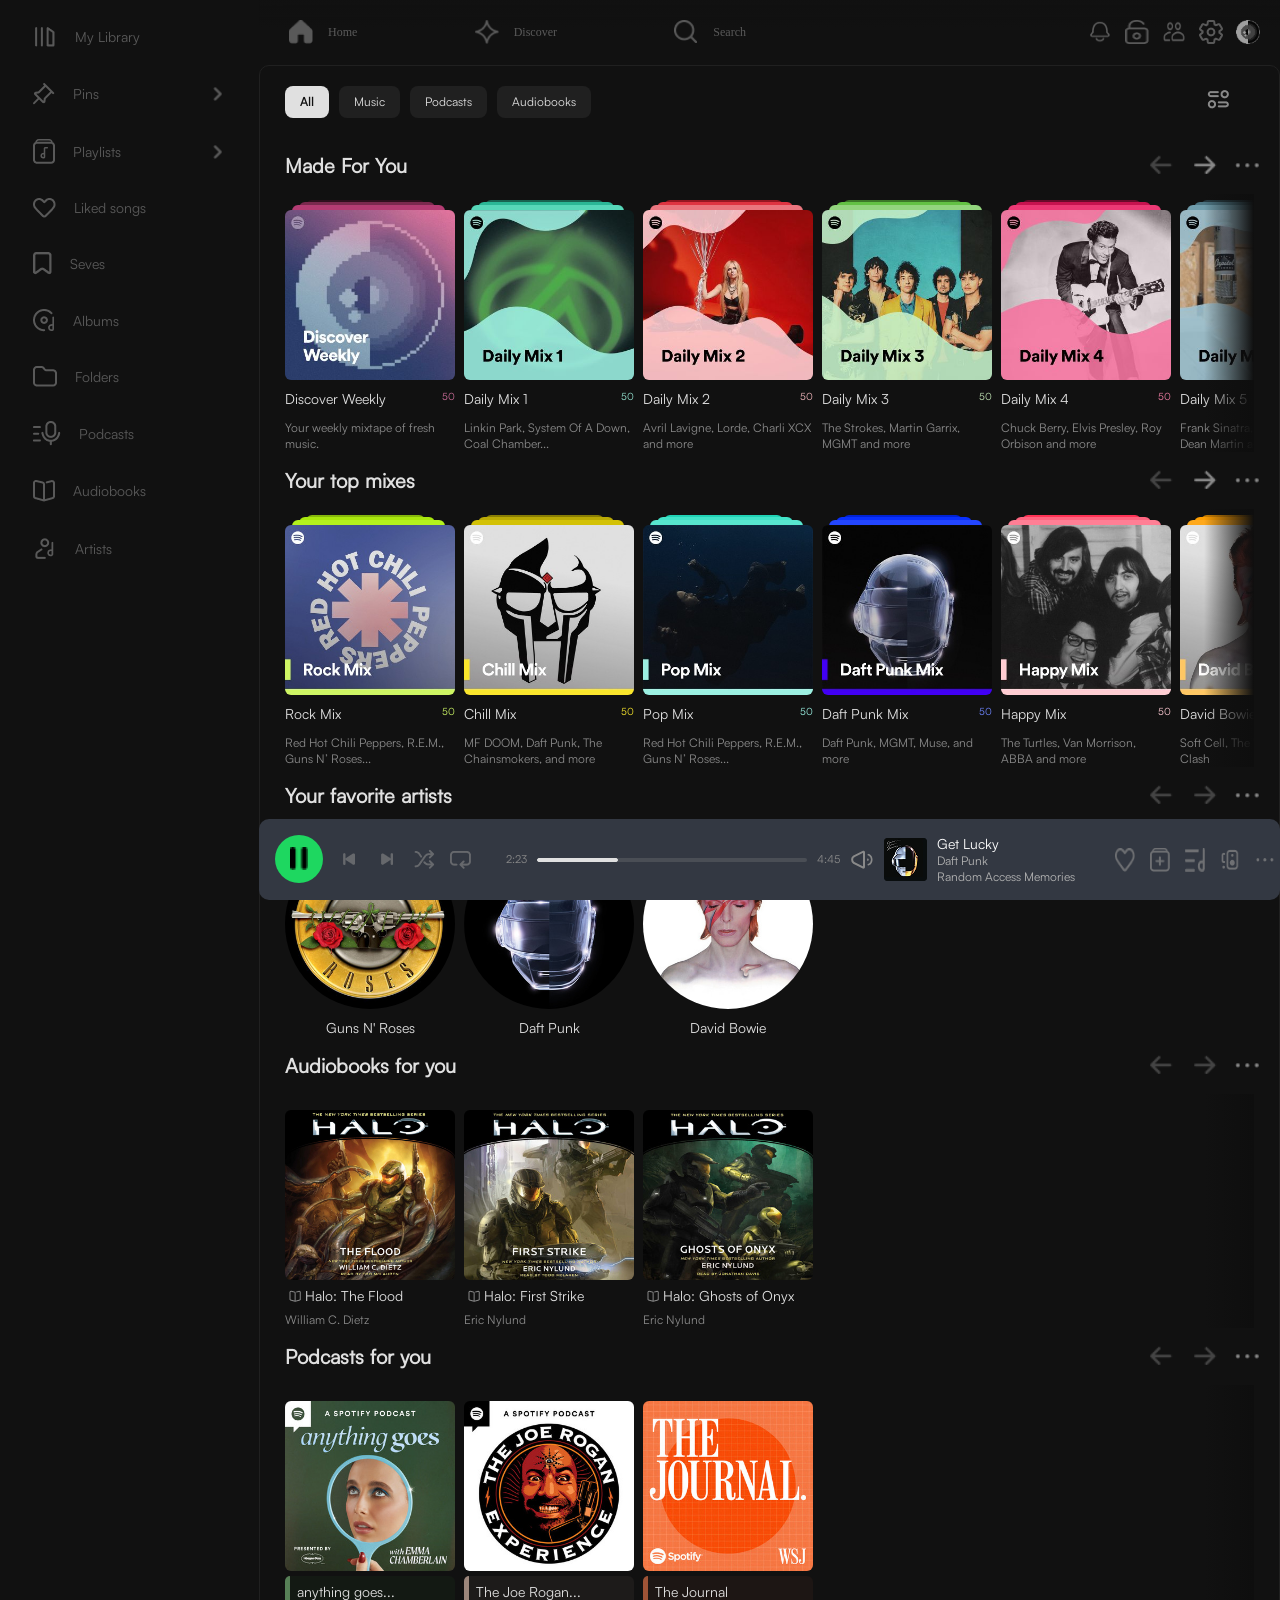
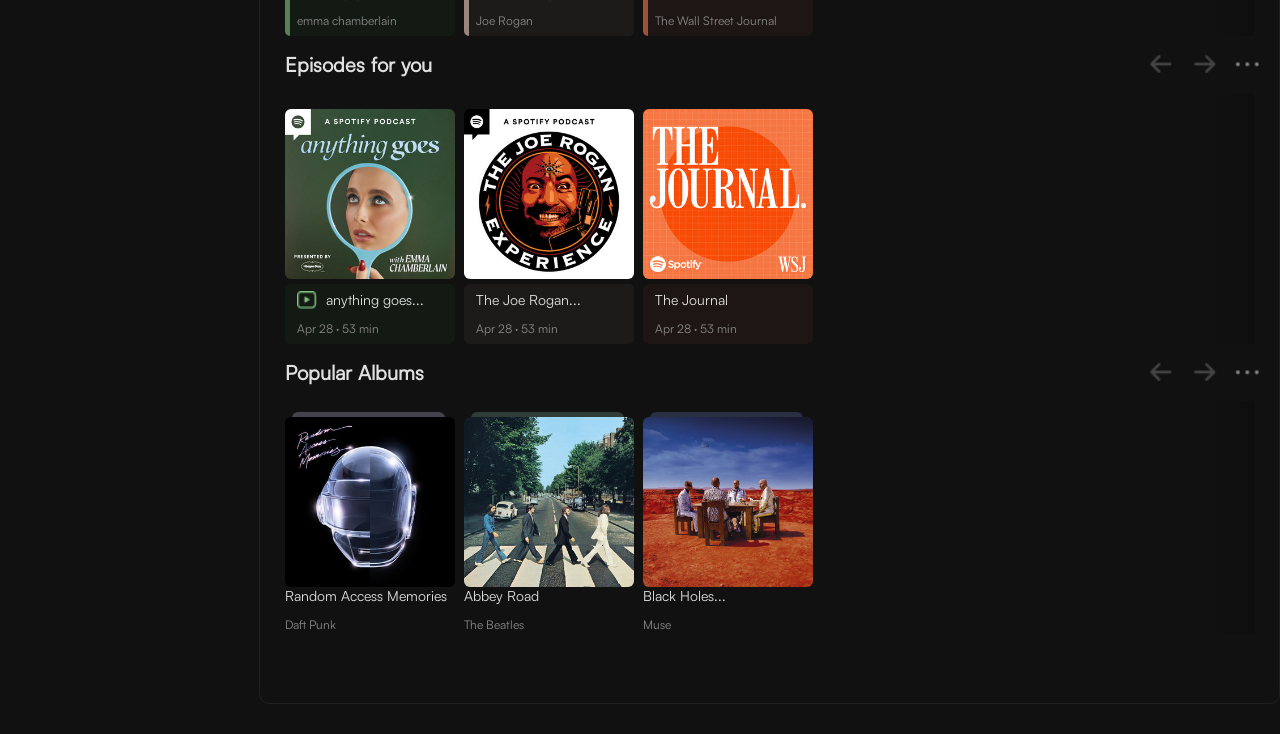
==== commit 08fe6f41: "Merge branch 'testing-branch' of https://github.com/MikheiliB/Level-Up-Exam-Project into testing-bra" ====
--- a/index.html
+++ b/index.html
@@ -783,7 +783,7 @@
             <div class="player-line"></div>           
         </section>
        
-        <!--END SECTION-->
+        <!--ENDS SECTION-->
     </main>
 
     <script src="./script/main.js" defer></script>
--- a/css/main.css
+++ b/css/main.css
@@ -55,11 +55,21 @@
   justify-content: space-between;
   padding: 1.7rem;
   cursor: pointer;
-  transition: background 0.2s ease;
+  filter: grayscale(1);
+  opacity: 0.6;
+  transition: 0.3s;
+}
+.sidebar-action:hover {
+  filter: grayscale(0);
+  opacity: 1;
+}
+.sidebar-action {
+  transition: background-color 0.2s ease;
 }
 
 .sidebar-action:hover {
   background-color: rgba(32, 32, 32, 0.5);
+  border-radius: 0.8rem;
 }
 
 .action-name {
@@ -71,9 +81,7 @@
 }
 
 .action-icon {
-  max-width: 2.4rem;
-  height: auto;
-  margin-right: 18px;
+  margin-right: 1.8rem;
   object-fit: contain;
 }
 
@@ -116,6 +124,22 @@
   align-items: center;
   justify-content: center;
   color: rgb(137, 137, 137);
+  filter: grayscale(1);
+  opacity: 0.6;
+  transition: 0.3s;
+}
+.header-nav .nav-item:hover {
+  filter: grayscale(0);
+  opacity: 1;
+}
+.header-nav .nav-item {
+  transition: background-color 0.2s ease;
+  padding: 1.7rem;
+  justify-content: space-between;
+}
+.header-nav .nav-item:hover {
+  background-color: rgba(32, 32, 32, 0.5);
+  border-radius: 0.8rem;
 }
 .header-nav .nav-icon {
   width: 2.4rem;
@@ -141,6 +165,13 @@
   display: flex;
   width: 2.4rem;
   height: 2.4rem;
+  filter: grayscale(1);
+  opacity: 0.6;
+  transition: 0.3s;
+}
+.header-actions .action-item:hover {
+  filter: grayscale(0);
+  opacity: 1;
 }
 .header-actions .action-item img {
   width: 100%;
@@ -933,7 +964,6 @@
   color: rgb(219, 219, 219);
   font-size: 1.4rem;
   line-height: 100%;
-  letter-spacing: 3%;
   display: flex;
   overflow: hidden;
   white-space: nowrap;
@@ -947,7 +977,6 @@
   color: rgb(137, 137, 137);
   font-size: 1.4rem;
   line-height: 100%;
-  letter-spacing: 3%;
   animation: revealText 0.8s ease-out 0.2s forwards;
 }
 .player-section .like-btn, .player-section .resume-btn {
@@ -990,12 +1019,123 @@
     opacity: 1;
   }
 }
+.player-actions {
+  gap: 1.5rem;
+}
+.player-actions .player-nav {
+  display: flex;
+  gap: 1.5rem;
+  align-items: center;
+}
+.player-actions .player-icon {
+  cursor: pointer;
+  transition: 0.2s;
+  filter: grayscale(1);
+  opacity: 0.6;
+  transition: 0.3s;
+}
+.player-actions .player-icon:hover {
+  filter: grayscale(0);
+  opacity: 1;
+}
+.player-actions .player-icon:hover {
+  opacity: 1;
+}
+
+.player-card {
+  gap: 1.2rem;
+  justify-content: flex-start;
+}
+.player-card .player-img {
+  width: 5.6rem;
+  height: 5.6rem;
+  border-radius: 0.4rem;
+}
+
+.player-info {
+  display: flex;
+  flex-direction: column;
+}
+.player-info .player-desk-title {
+  color: #fff;
+  font-size: 1.4rem;
+  font-weight: 500;
+}
+.player-info .player-desk-artist,
+.player-info .player-desk-album {
+  color: #b3b3b3;
+  font-size: 1.2rem;
+  text-wrap: nowrap;
+}
+
+.player-extra {
+  gap: 1.5rem;
+  padding-inline: 1rem;
+}
+.player-extra .player-extra-icon {
+  width: 2rem;
+  opacity: 0.7;
+  cursor: pointer;
+  transition: 0.2s;
+}
+.player-extra .player-extra-icon:hover {
+  opacity: 1;
+}
+.player-extra .player-line-line {
+  width: 1px;
+  height: 2.4rem;
+  background-color: rgba(224, 224, 224, 0.2);
+}
+
+.player-timeline {
+  display: flex;
+  align-items: center;
+  gap: 1rem;
+  margin-left: 2rem;
+}
+.player-timeline .player-time {
+  font-size: 1.1rem;
+  color: rgb(137, 137, 137);
+}
+.player-timeline .player-progress-wrapper {
+  width: 27rem;
+  height: 0.4rem;
+  background-color: rgba(137, 137, 137, 0.27);
+  border-radius: 0.2rem;
+  position: relative;
+}
+.player-timeline .player-line {
+  position: absolute;
+  height: 100%;
+  width: 30%;
+  background-color: rgb(224, 224, 224);
+  border-radius: 0.2rem;
+  display: block;
+  left: 0;
+}
+
+.player-main-btn {
+  width: 4.8rem;
+  height: 4.8rem;
+  background-color: rgb(30, 215, 96);
+  border-radius: 50%;
+  display: flex;
+  justify-content: center;
+  align-items: center;
+  border: none;
+  cursor: pointer;
+}
+.player-main-btn img {
+  width: 1.8rem;
+}
+
 @media (min-width: 60rem) {
-  .player-text,
+  .player-section .player-title,
+  .player-section .player-artist,
   .resume-btn,
   .player-line,
   .like-btn {
-    display: none !important;
+    display: none;
   }
   .player-actions,
   .player-info {
@@ -1025,7 +1165,7 @@
   .player-actions,
   .player-info,
   .player-extra {
-    display: none !important;
+    display: none;
   }
   .player-text {
     display: flex;
@@ -1039,101 +1179,6 @@
     transform: scale(1.3);
   }
 }
-.player-actions {
-  gap: 1.5rem;
-}
-.player-actions .player-nav {
-  display: flex;
-  gap: 1.5rem;
-  align-items: center;
-}
-
-.player-card {
-  gap: 1.2rem;
-  justify-content: flex-start;
-}
-.player-card .player-img {
-  width: 5.6rem;
-  height: 5.6rem;
-  border-radius: 0.4rem;
-}
-
-.player-info {
-  display: flex;
-  flex-direction: column;
-}
-.player-info .player-desk-title {
-  color: #fff;
-  font-size: 1.4rem;
-  font-weight: 500;
-}
-.player-info .player-desk-artist,
-.player-info .player-desk-album {
-  color: #b3b3b3;
-  font-size: 1.2rem;
-  text-wrap: nowrap;
-}
-
-.player-extra {
-  gap: 1.5rem;
-}
-.player-extra .player-extra-icon {
-  width: 2rem;
-  opacity: 0.7;
-  cursor: pointer;
-  transition: 0.2s;
-}
-.player-extra .player-extra-icon:hover {
-  opacity: 1;
-}
-.player-extra .player-line-line {
-  width: 1px;
-  height: 2.4rem;
-  background-color: rgba(224, 224, 224, 0.2);
-}
-
-.player-timeline {
-  display: flex;
-  align-items: center;
-  gap: 1rem;
-  margin-left: 2rem;
-}
-.player-timeline .player-time {
-  font-size: 1.1rem;
-  color: rgb(137, 137, 137);
-}
-.player-timeline .player-progress-wrapper {
-  width: 27rem;
-  height: 0.4rem;
-  background-color: rgba(137, 137, 137, 0.27);
-  border-radius: 0.2rem;
-  position: relative;
-}
-.player-timeline .player-line {
-  position: absolute;
-  height: 100%;
-  width: 30%;
-  background-color: rgb(224, 224, 224);
-  border-radius: 0.2rem;
-  display: block !important;
-  left: 0;
-}
-
-.player-main-btn {
-  width: 4.8rem;
-  height: 4.8rem;
-  background-color: rgb(30, 215, 96);
-  border-radius: 50%;
-  display: flex;
-  justify-content: center;
-  align-items: center;
-  border: none;
-  cursor: pointer;
-}
-.player-main-btn img {
-  width: 1.8rem;
-}
-
 @media (min-width: 60rem) {
   .friends-section {
     position: fixed;
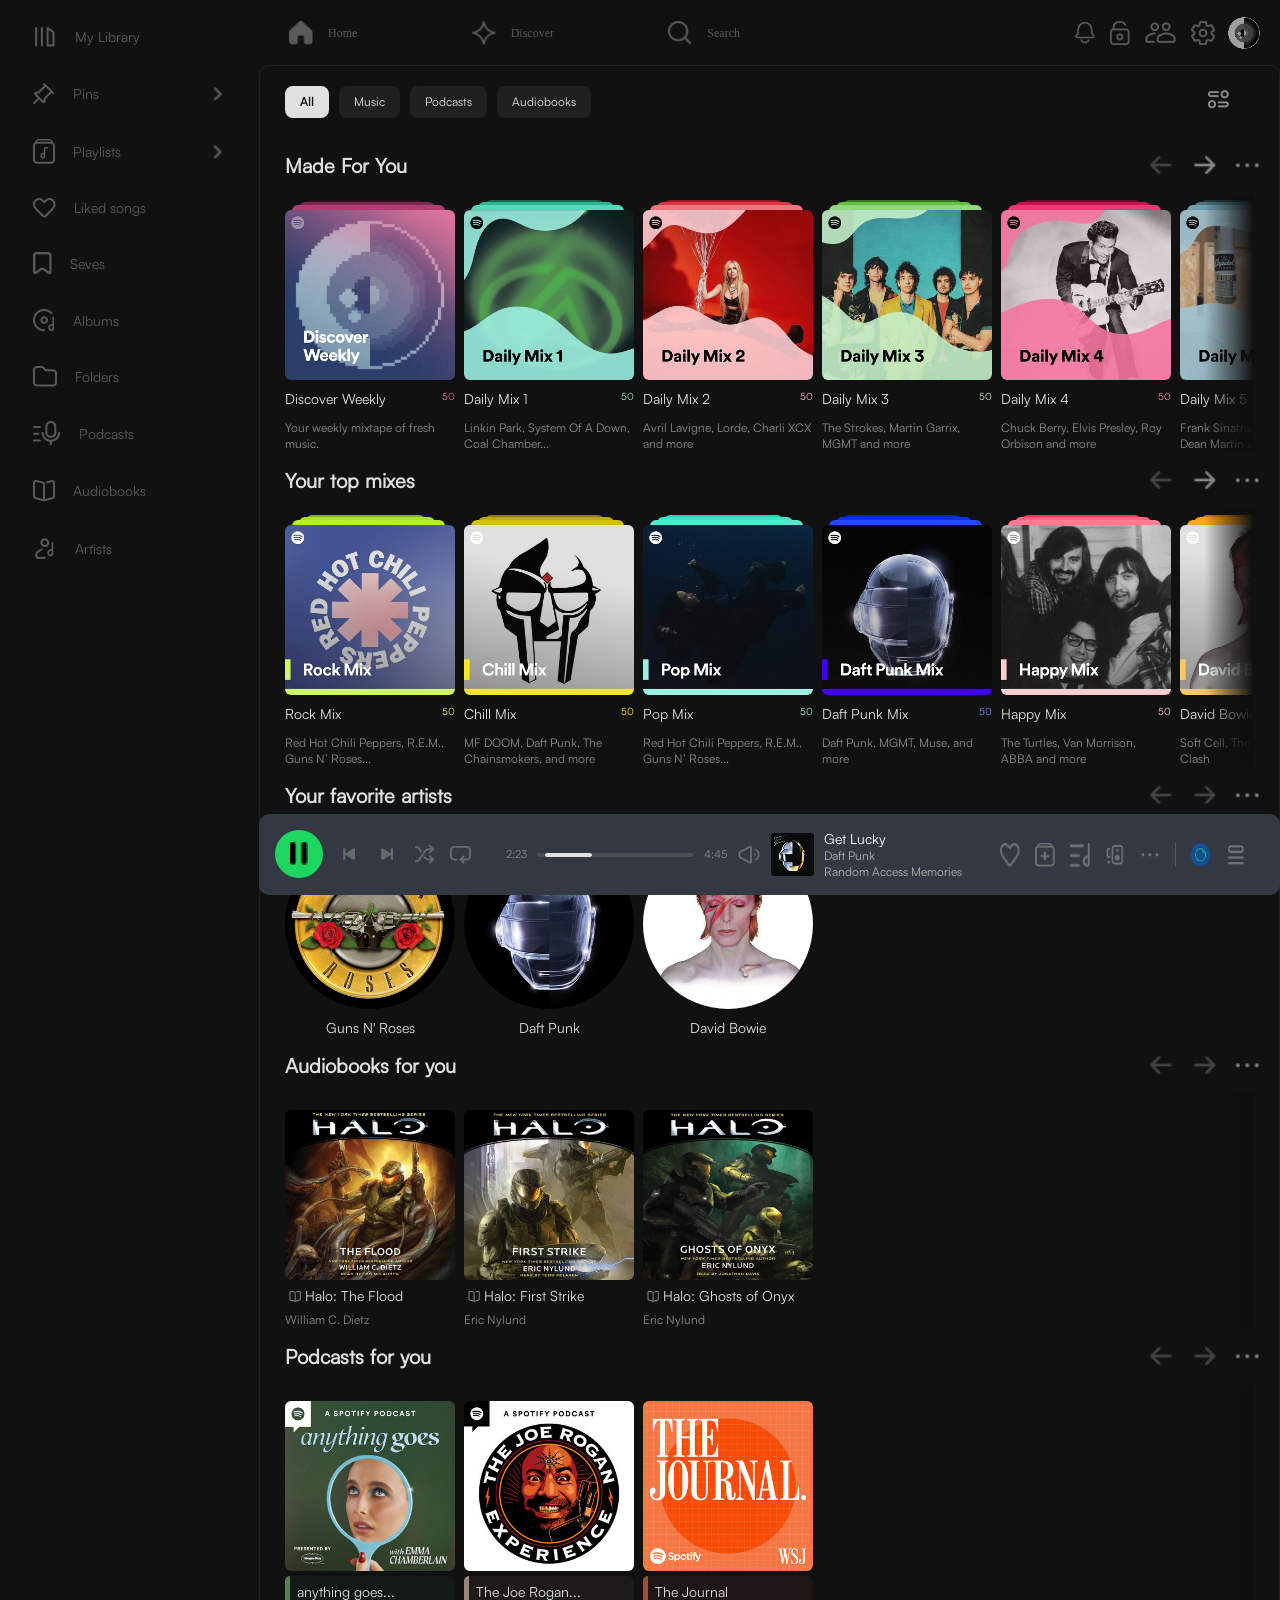
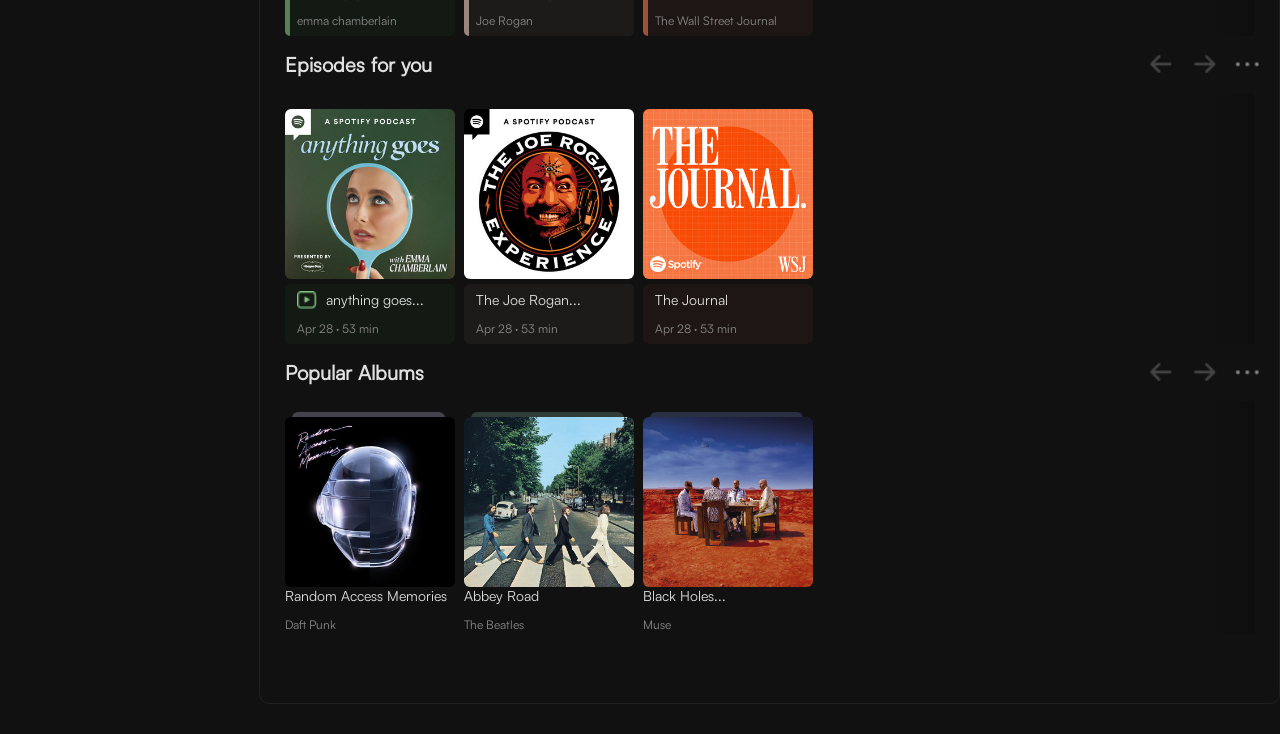
==== commit 8f14064b: "fix: fixed the content of the search section to fit the main section correctly with Julie" ====
--- a/index.html
+++ b/index.html
@@ -55,7 +55,7 @@
 <!--This is my section, Julie-->
         <nav class="header-nav">
             <section class="nav-phone">
-                <a href="#" class="nav-item">
+                <a href="./index.html" class="nav-item">
                     <img src="./assets/images/homeicon.png" alt="home" class="nav-icon">
                     <span class="nav-title">Home</span>
                 </a>
@@ -63,7 +63,7 @@
                     <img src="./assets/images/staricon.png" alt="Star" class="nav-icon">
                     <span class="nav-title">Discover</span>
                 </a>
-                <a href="#" class="nav-item">
+                <a href="./search.html" class="nav-item">
                     <img src="./assets/images/searchbtn.png" alt="Search" class="nav-icon">
                     <span class="nav-title">Search</span>
                 </a>
--- a/css/main.css
+++ b/css/main.css
@@ -110,13 +110,14 @@
   z-index: 1000;
   padding: 1.5rem;
   background: linear-gradient(180deg, rgba(17, 17, 17, 0.85) 0%, #111111 42.62%);
-  backdrop-filter: blur(1rem);
+  backdrop-filter: blur(0.3rem);
 }
 .header-nav .nav-phone {
   display: flex;
   align-items: center;
   justify-content: space-around;
-  padding: 1rem;
+  padding-inline: 1rem;
+  height: 9.5rem;
 }
 .header-nav .nav-item {
   display: flex;
@@ -163,8 +164,6 @@
 }
 .header-actions .action-item {
   display: flex;
-  width: 2.4rem;
-  height: 2.4rem;
   filter: grayscale(1);
   opacity: 0.6;
   transition: 0.3s;
@@ -201,6 +200,7 @@
     text-align: center;
     flex-direction: row;
     justify-content: space-between;
+    padding-bottom: 3rem;
   }
   .header-nav .nav-item {
     display: flex;
@@ -945,7 +945,7 @@
   justify-content: space-around;
   align-items: center;
   gap: 2rem;
-  padding: 1rem;
+  padding: 0.8rem;
 }
 .player-section .player-text {
   display: flex;
@@ -997,12 +997,13 @@
 
 .player-img {
   display: block;
+  cursor: pointer;
 }
 
 .player-line {
-  position: fixed;
+  position: absolute;
+  bottom: 0;
   width: 15.9rem;
-  left: 2rem;
   border: 1px solid rgb(224, 224, 224);
   border-radius: 0.5rem;
 }
@@ -1046,9 +1047,7 @@
   gap: 1.2rem;
   justify-content: flex-start;
 }
-.player-card .player-img {
-  width: 5.6rem;
-  height: 5.6rem;
+.player-card .player-other-img {
   border-radius: 0.4rem;
 }
 
@@ -1060,12 +1059,14 @@
   color: #fff;
   font-size: 1.4rem;
   font-weight: 500;
+  cursor: pointer;
 }
 .player-info .player-desk-artist,
 .player-info .player-desk-album {
   color: #b3b3b3;
   font-size: 1.2rem;
   text-wrap: nowrap;
+  cursor: pointer;
 }
 
 .player-extra {
@@ -1092,17 +1093,21 @@
   align-items: center;
   gap: 1rem;
   margin-left: 2rem;
+  flex-grow: 1;
 }
 .player-timeline .player-time {
   font-size: 1.1rem;
   color: rgb(137, 137, 137);
 }
 .player-timeline .player-progress-wrapper {
-  width: 27rem;
+  width: 100%;
+  min-width: 10rem;
+  max-width: 50rem;
   height: 0.4rem;
   background-color: rgba(137, 137, 137, 0.27);
   border-radius: 0.2rem;
   position: relative;
+  cursor: pointer;
 }
 .player-timeline .player-line {
   position: absolute;
@@ -1111,7 +1116,7 @@
   background-color: rgb(224, 224, 224);
   border-radius: 0.2rem;
   display: block;
-  left: 0;
+  left: 0.8rem;
 }
 
 .player-main-btn {
@@ -1141,10 +1146,10 @@
   .player-info {
     display: none;
     display: flex;
+    flex-grow: 1;
   }
   .player-extra {
     display: flex;
-    gap: 1.5rem;
   }
   .player-other-img {
     display: none;
@@ -1157,8 +1162,21 @@
     width: calc(100vw - 25.9rem);
     left: 25.9rem;
     position: fixed;
-    bottom: 0;
+    bottom: 0.5rem;
     padding: 0.8rem 1.6rem;
+  }
+  .player-volume-icon {
+    cursor: pointer;
+    filter: grayscale(1);
+    opacity: 0.6;
+    transition: 0.3s;
+  }
+  .player-volume-icon:hover {
+    filter: grayscale(0);
+    opacity: 1;
+  }
+  .player-volume-icon:hover {
+    opacity: 1;
   }
 }
 @media (max-width: 60rem) {
@@ -1204,6 +1222,18 @@
     gap: 2.5rem;
     cursor: pointer;
   }
+  .friends-section .friends-header .friends-actions-btn {
+    filter: grayscale(1);
+    opacity: 0.6;
+    transition: 0.3s;
+  }
+  .friends-section .friends-header .friends-actions-btn:hover {
+    filter: grayscale(0);
+    opacity: 1;
+  }
+  .friends-section .friends-header .friends-actions-btn:hover {
+    opacity: 1;
+  }
   .friends-section .friends-header .friends-title {
     color: #E0E0E0;
     font-size: 1.4rem;
